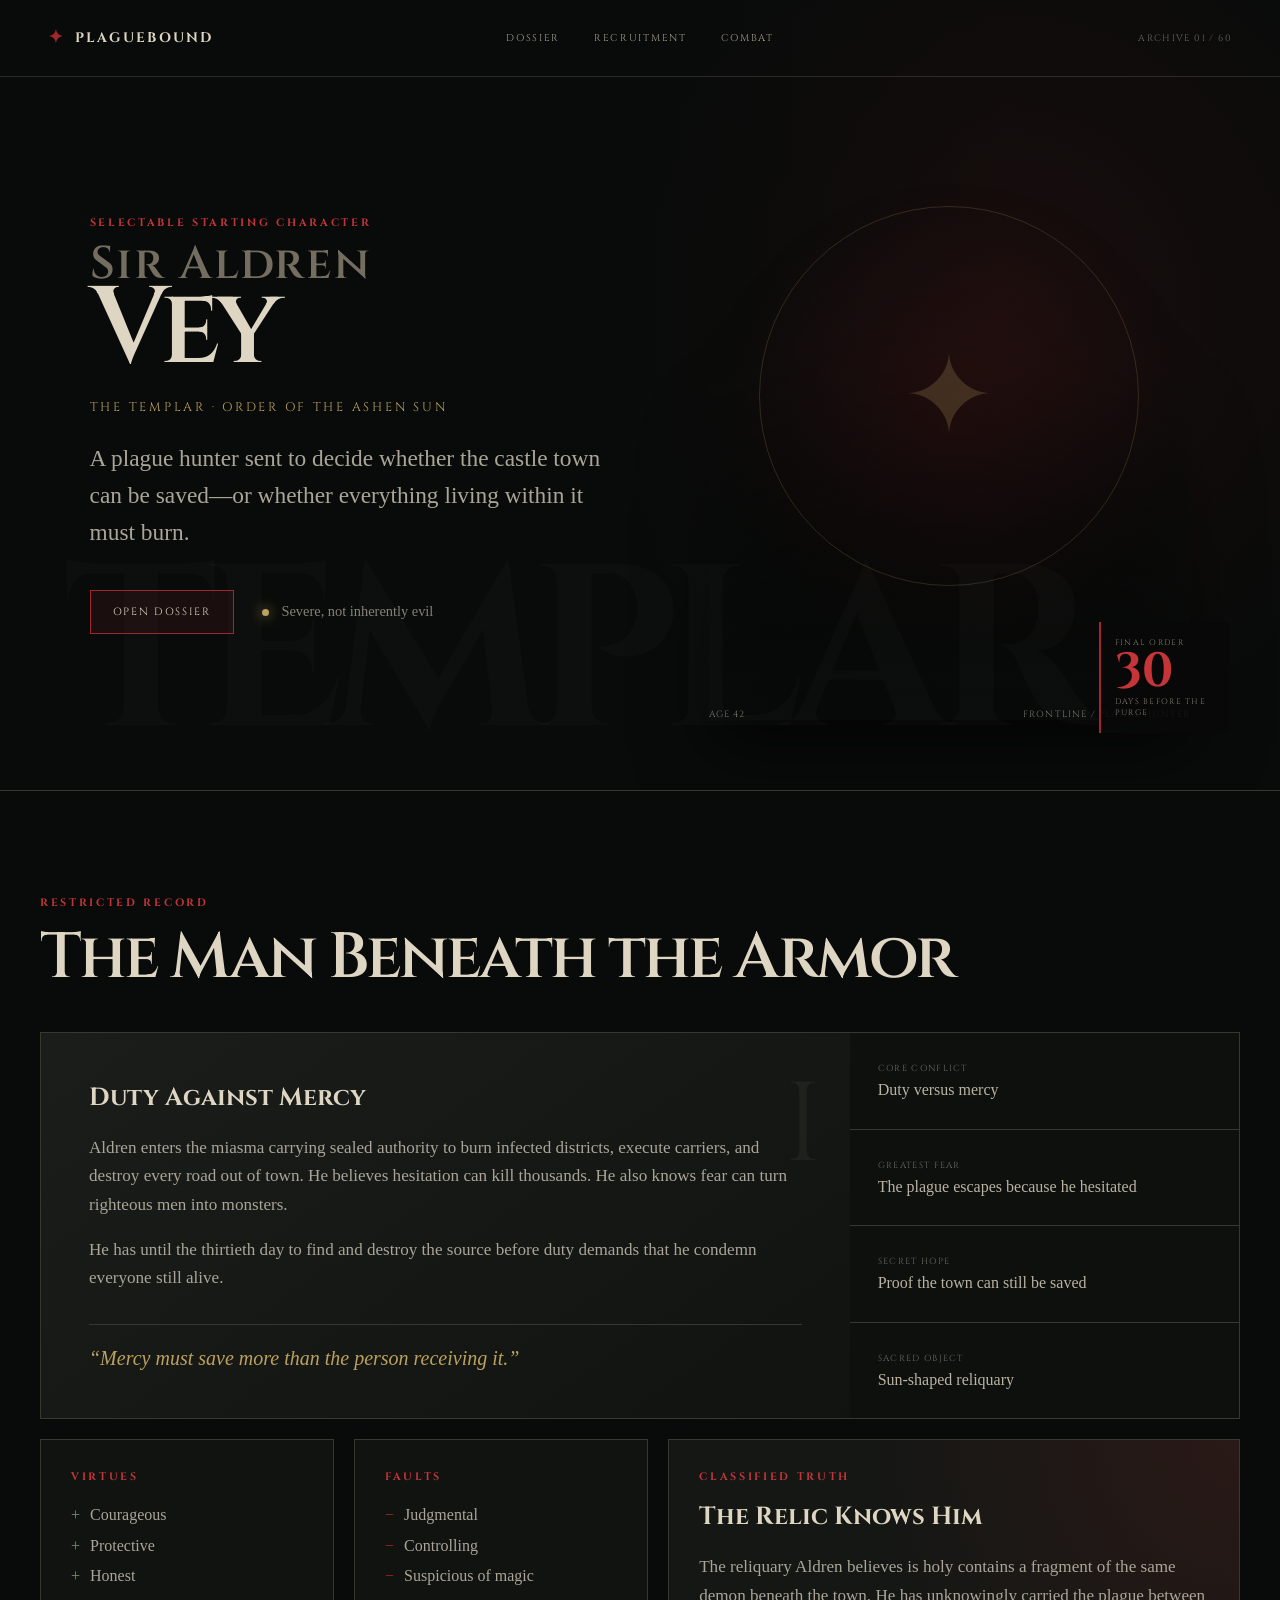
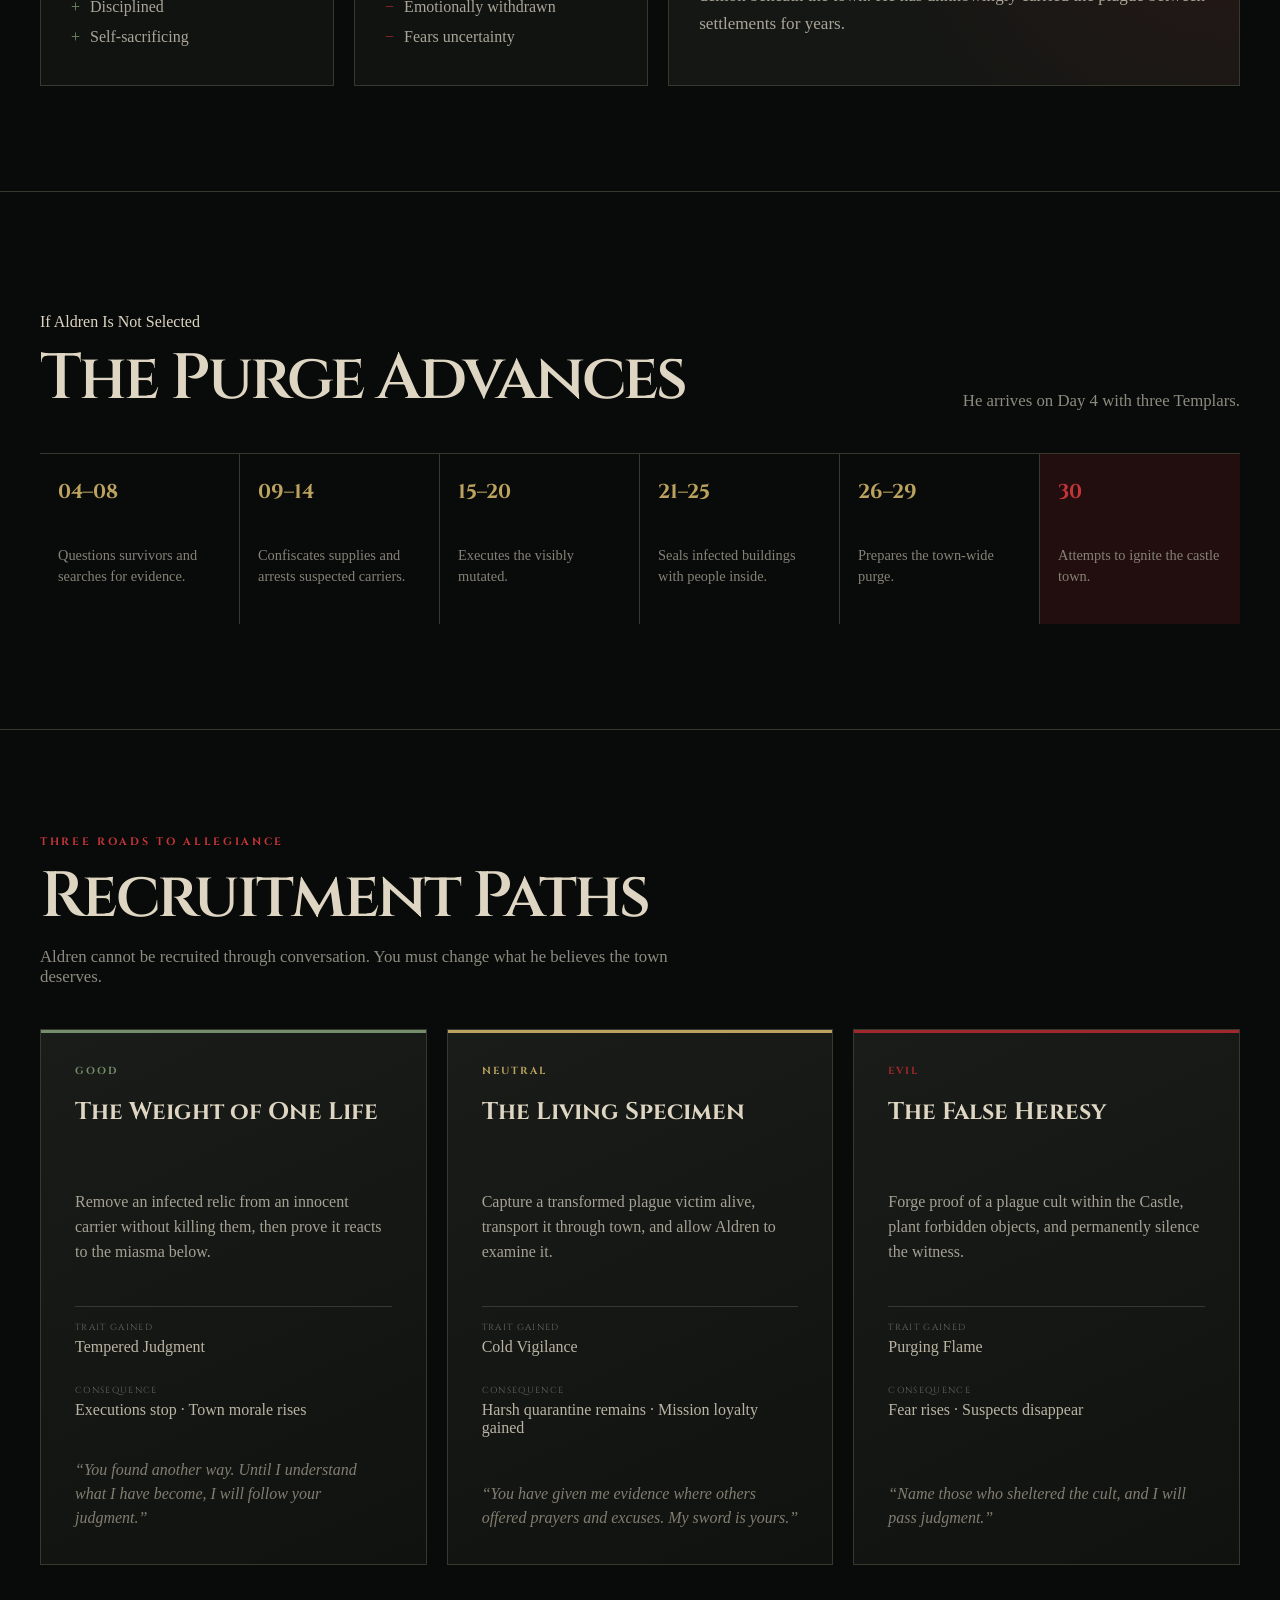
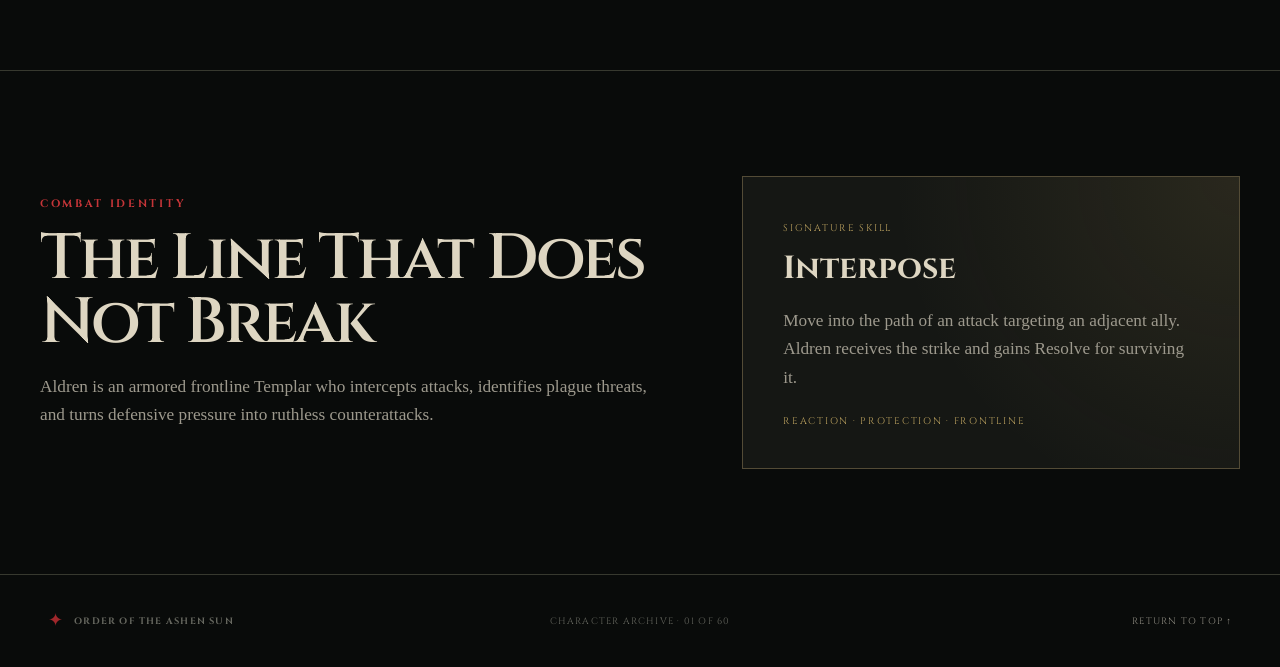
==== aldren.html @ a66385f3 "Commits" ====
<!doctype html>
<html lang="en">
<head>
  <meta charset="utf-8">
  <meta name="viewport" content="width=device-width, initial-scale=1">
  <meta name="description" content="Character dossier for Sir Aldren Vey, a selectable starting protagonist in a plague-ravaged horror strategy RPG.">
  <title>Sir Aldren Vey — The Templar</title>
  <link rel="stylesheet" href="css/style.css">
</head>
<body>
<header class="site-header">
  <a class="brand" href="index.html" aria-label="Return to the game homepage">
    <span class="brand-mark" aria-hidden="true">✦</span>
    <span>Plaguebound</span>
  </a>
  <nav class="main-nav" aria-label="Character dossier navigation">
    <a href="#dossier">Dossier</a>
    <a href="#recruitment">Recruitment</a>
    <a href="#combat">Combat</a>
  </nav>
  <span class="archive-number">Archive 01 / 60</span>
</header>

<main id="top">
    <section class="hero" aria-labelledby="character-name">
      <div class="hero-copy">
        <p class="eyebrow">Selectable Starting Character</p>
        <h1 id="character-name"><span>Sir Aldren</span> Vey</h1>
        <p class="class-line">The Templar · Order of the Ashen Sun</p>
        <p class="intro">A plague hunter sent to decide whether the castle town can be saved—or whether everything living within it must burn.</p>
        <div class="hero-actions">
          <a class="button" href="#dossier">Open Dossier</a>
          <span class="alignment"><i></i> Severe, not inherently evil</span>
        </div>
      </div>

      <!-- Add your portrait as images/aldren-templar.webp. The CSS provides a dark fallback when it is absent. -->
      <div class="character-portrait" role="img" aria-label="Sir Aldren Vey in battered Templar armor">
        <div class="ashen-sun" aria-hidden="true">✦</div>
        <div class="portrait-label"><span>Age 42</span><span>Frontline / Plague Hunter</span></div>
      </div>

      <aside class="deadline">
        <span>Final Order</span>
        <strong>30</strong>
        <small>days before the purge</small>
      </aside>
    </section>

    <section class="section" id="dossier">
      <header class="section-title">
        <p>Restricted Record</p>
        <h2>The Man Beneath the Armor</h2>
      </header>
      <div class="dossier-grid">
        <article class="story-panel">
          <span class="roman">I</span>
          <h3>Duty Against Mercy</h3>
          <p>Aldren enters the miasma carrying sealed authority to burn infected districts, execute carriers, and destroy every road out of town. He believes hesitation can kill thousands. He also knows fear can turn righteous men into monsters.</p>
          <p>He has until the thirtieth day to find and destroy the source before duty demands that he condemn everyone still alive.</p>
          <blockquote>“Mercy must save more than the person receiving it.”</blockquote>
        </article>
        <aside class="facts">
          <div><span>Core conflict</span><strong>Duty versus mercy</strong></div>
          <div><span>Greatest fear</span><strong>The plague escapes because he hesitated</strong></div>
          <div><span>Secret hope</span><strong>Proof the town can still be saved</strong></div>
          <div><span>Sacred object</span><strong>Sun-shaped reliquary</strong></div>
        </aside>
      </div>

      <div class="detail-grid">
        <article>
          <p class="small-title">Virtues</p>
          <ul class="trait-list positive">
            <li>Courageous</li><li>Protective</li><li>Honest</li><li>Disciplined</li><li>Self-sacrificing</li>
          </ul>
        </article>
        <article>
          <p class="small-title">Faults</p>
          <ul class="trait-list negative">
            <li>Judgmental</li><li>Controlling</li><li>Suspicious of magic</li><li>Emotionally withdrawn</li><li>Fears uncertainty</li>
          </ul>
        </article>
        <article class="secret">
          <p class="small-title">Classified Truth</p>
          <h3>The Relic Knows Him</h3>
          <p>The reliquary Aldren believes is holy contains a fragment of the same demon beneath the town. He has unknowingly carried the plague between settlements for years.</p>
        </article>
      </div>
    </section>

    <section class="section purge-section">
      <header class="section-title split-title">
        <div><p>If Aldren Is Not Selected</p><h2>The Purge Advances</h2></div>
        <span>He arrives on Day 4 with three Templars.</span>
      </header>
      <ol class="timeline">
        <li><b>04–08</b><span>Questions survivors and searches for evidence.</span></li>
        <li><b>09–14</b><span>Confiscates supplies and arrests suspected carriers.</span></li>
        <li><b>15–20</b><span>Executes the visibly mutated.</span></li>
        <li><b>21–25</b><span>Seals infected buildings with people inside.</span></li>
        <li><b>26–29</b><span>Prepares the town-wide purge.</span></li>
        <li class="day-thirty"><b>30</b><span>Attempts to ignite the castle town.</span></li>
      </ol>
    </section>

    <section class="section" id="recruitment">
      <header class="section-title">
        <p>Three Roads to Allegiance</p>
        <h2>Recruitment Paths</h2>
        <span>Aldren cannot be recruited through conversation. You must change what he believes the town deserves.</span>
      </header>
      <div class="path-grid">
        <article class="path good">
          <span class="path-type">Good</span><h3>The Weight of One Life</h3>
          <p>Remove an infected relic from an innocent carrier without killing them, then prove it reacts to the miasma below.</p>
          <dl><dt>Trait gained</dt><dd>Tempered Judgment</dd><dt>Consequence</dt><dd>Executions stop · Town morale rises</dd></dl>
          <blockquote>“You found another way. Until I understand what I have become, I will follow your judgment.”</blockquote>
        </article>
        <article class="path neutral">
          <span class="path-type">Neutral</span><h3>The Living Specimen</h3>
          <p>Capture a transformed plague victim alive, transport it through town, and allow Aldren to examine it.</p>
          <dl><dt>Trait gained</dt><dd>Cold Vigilance</dd><dt>Consequence</dt><dd>Harsh quarantine remains · Mission loyalty gained</dd></dl>
          <blockquote>“You have given me evidence where others offered prayers and excuses. My sword is yours.”</blockquote>
        </article>
        <article class="path evil">
          <span class="path-type">Evil</span><h3>The False Heresy</h3>
          <p>Forge proof of a plague cult within the Castle, plant forbidden objects, and permanently silence the witness.</p>
          <dl><dt>Trait gained</dt><dd>Purging Flame</dd><dt>Consequence</dt><dd>Fear rises · Suspects disappear</dd></dl>
          <blockquote>“Name those who sheltered the cult, and I will pass judgment.”</blockquote>
        </article>
      </div>
    </section>

    <section class="section combat" id="combat">
      <div>
        <p class="eyebrow">Combat Identity</p>
        <h2>The Line That Does Not Break</h2>
        <p>Aldren is an armored frontline Templar who intercepts attacks, identifies plague threats, and turns defensive pressure into ruthless counterattacks.</p>
      </div>
      <article class="ability">
        <span>Signature Skill</span><h3>Interpose</h3>
        <p>Move into the path of an attack targeting an adjacent ally. Aldren receives the strike and gains Resolve for surviving it.</p>
        <small>Reaction · Protection · Frontline</small>
      </article>
    </section>
</main>

<footer class="site-footer">
  <div><span class="brand-mark" aria-hidden="true">✦</span><strong>Order of the Ashen Sun</strong></div>
  <p>Character Archive · 01 of 60</p>
  <a href="#top">Return to top ↑</a>
</footer>
</body>
</html>
---- css/style.css ----
@import url('https://fonts.googleapis.com/css2?family=Cinzel:wght@500;600;700&family=IM+Fell+English:ital@0;1&display=swap');

:root{--night:#090b0a;--panel:#161916;--bone:#ded6c2;--muted:#8d8b7f;--line:#37392f;--red:#a0272b;--red2:#c53538;--gold:#bca25f;--green:#758d6a}
*{box-sizing:border-box}html{scroll-behavior:smooth}body{margin:0;color:var(--bone);background:radial-gradient(circle at 78% 8%,rgba(128,30,32,.17),transparent 27rem),var(--night);font-family:"IM Fell English",Georgia,serif}body:before{content:"";position:fixed;inset:0;z-index:20;pointer-events:none;opacity:.13;background-image:url("../images/noise-texture.png");mix-blend-mode:soft-light}a{color:inherit;text-decoration:none}
.site-header{position:absolute;z-index:5;top:0;left:0;right:0;display:grid;grid-template-columns:1fr auto 1fr;align-items:center;max-width:1440px;margin:auto;padding:26px 48px;border-bottom:1px solid rgba(222,214,194,.15);font-family:Cinzel,serif;text-transform:uppercase}.brand{display:flex;align-items:center;gap:10px;font-size:.86rem;font-weight:700;letter-spacing:.16em}.brand-mark{color:var(--red);font-size:1.1rem}.main-nav{display:flex;gap:34px;color:#a39e90;font-size:.62rem;letter-spacing:.17em}.main-nav a:hover{color:var(--bone)}.archive-number{justify-self:end;color:#696a61;font-size:.58rem;letter-spacing:.15em}
.hero{position:relative;min-height:790px;overflow:hidden;display:grid;grid-template-columns:minmax(0,.9fr) minmax(400px,.8fr);align-items:center;gap:6vw;padding:130px max(7vw,32px) 70px;border-bottom:1px solid var(--line);background:linear-gradient(90deg,rgba(9,11,10,.98) 0%,rgba(9,11,10,.9) 48%,rgba(9,11,10,.2) 78%)}.hero:after{content:"TEMPLAR";position:absolute;left:5vw;bottom:-1.3rem;color:rgba(222,214,194,.025);font-family:Cinzel,serif;font-size:clamp(8rem,18vw,18rem);font-weight:700;letter-spacing:-.08em}.hero-copy{position:relative;z-index:2;max-width:680px}.eyebrow,.section-title>p,.small-title{margin:0 0 16px;color:var(--red2);font-family:Cinzel,serif;font-size:.67rem;font-weight:700;letter-spacing:.25em;text-transform:uppercase}h1{margin:0;font-family:Cinzel,serif;font-size:clamp(4rem,8.5vw,8rem);font-weight:600;letter-spacing:-.07em;line-height:.83}h1 span{display:block;color:#746e60;font-size:.42em;letter-spacing:.04em}.class-line{margin:24px 0;color:var(--gold);font-family:Cinzel,serif;font-size:.78rem;letter-spacing:.22em;text-transform:uppercase}.intro{max-width:600px;margin:0;color:#aaa597;font-size:clamp(1.15rem,2vw,1.46rem);line-height:1.6}.hero-actions{display:flex;align-items:center;gap:28px;margin-top:38px}.button{padding:14px 22px;border:1px solid var(--red);background:rgba(159,36,40,.12);font-family:Cinzel,serif;font-size:.66rem;letter-spacing:.16em;text-transform:uppercase}.alignment{color:#858276;font-size:.9rem}.alignment i{display:inline-block;width:7px;height:7px;margin-right:9px;border-radius:50%;background:var(--gold);box-shadow:0 0 13px var(--gold)}
.character-portrait{position:relative;align-self:stretch;min-height:590px;background-image:linear-gradient(0deg,rgba(9,11,10,.82),transparent 60%),radial-gradient(circle,rgba(159,36,40,.12),transparent 60%),url("../images/aldren-templar.webp");background-position:center bottom;background-repeat:no-repeat;background-size:auto 100%;filter:drop-shadow(0 24px 36px #000)}.ashen-sun{position:absolute;z-index:-1;left:50%;top:45%;transform:translate(-50%,-50%);display:grid;place-items:center;width:380px;height:380px;color:rgba(188,162,95,.23);border:1px solid rgba(188,162,95,.2);border-radius:50%;font-size:7rem}.portrait-label{position:absolute;left:0;right:0;bottom:0;display:flex;justify-content:space-between;color:#77766e;font-family:Cinzel,serif;font-size:.57rem;letter-spacing:.13em;text-transform:uppercase}.deadline{position:absolute;z-index:4;right:4vw;bottom:57px;width:130px;padding:15px 14px;border-left:2px solid var(--red);background:rgba(8,9,8,.88)}.deadline span,.deadline small{display:block;color:#7f7a6f;font-family:Cinzel,serif;font-size:.5rem;letter-spacing:.16em;text-transform:uppercase}.deadline strong{display:block;color:var(--red2);font-family:Cinzel,serif;font-size:3rem;line-height:1}
.section{max-width:1280px;margin:auto;padding:105px 40px}.section-title{margin-bottom:42px}.section-title h2,.combat h2{margin:0;font-family:Cinzel,serif;font-size:clamp(2.3rem,5vw,4.5rem);font-weight:600;letter-spacing:-.045em;line-height:1}.section-title>span{display:block;max-width:650px;margin-top:18px;color:var(--muted);font-size:1.05rem}.dossier-grid{display:grid;grid-template-columns:1.35fr .65fr;border:1px solid var(--line)}.story-panel{position:relative;padding:48px;background:linear-gradient(145deg,#1a1d19,#111310)}.story-panel h3,.secret h3{margin:0 0 20px;font-family:Cinzel,serif;font-size:1.55rem}.story-panel>p,.secret>p:last-child{color:#aaa598;font-size:1.07rem;line-height:1.65}.story-panel blockquote{margin:32px 0 0;padding:22px 0 0;color:var(--gold);border-top:1px solid var(--line);font-size:1.25rem;font-style:italic}.roman{position:absolute;right:28px;top:18px;color:rgba(222,214,194,.06);font-family:Cinzel,serif;font-size:7rem}.facts{display:grid;background:#0e100e}.facts div{display:flex;flex-direction:column;justify-content:center;gap:7px;padding:20px 28px;border-bottom:1px solid var(--line)}.facts div:last-child{border:0}.facts span,.path dt{color:#696b62;font-family:Cinzel,serif;font-size:.55rem;letter-spacing:.15em;text-transform:uppercase}.facts strong{color:#bab3a3;font-weight:400}.detail-grid{display:grid;grid-template-columns:.72fr .72fr 1.4fr;gap:20px;margin-top:20px}.detail-grid article{padding:30px;border:1px solid var(--line);background:#111310}.trait-list{margin:0;padding:0;list-style:none;color:#aaa598;line-height:1.9}.trait-list li:before{content:"+";margin-right:10px;color:var(--green)}.trait-list.negative li:before{content:"−";color:var(--red)}.secret{background:radial-gradient(circle at 100% 0,rgba(159,36,40,.15),transparent 60%),#151714!important}
.purge-section{border-top:1px solid var(--line);border-bottom:1px solid var(--line)}.split-title{display:flex;align-items:end;justify-content:space-between;gap:30px}.split-title>span{max-width:300px;margin:0;text-align:right}.timeline{display:grid;grid-template-columns:repeat(6,1fr);margin:0;padding:0;list-style:none;border-top:1px solid var(--line)}.timeline li{min-height:170px;padding:24px 18px;border-right:1px solid var(--line)}.timeline li:last-child{border:0}.timeline b{display:block;margin-bottom:40px;color:var(--gold);font-family:Cinzel,serif;font-size:1.25rem}.timeline span{color:#858176;font-size:.9rem;line-height:1.45}.timeline .day-thirty{background:rgba(159,36,40,.16)}.timeline .day-thirty b{color:var(--red2)}
.path-grid{display:grid;grid-template-columns:repeat(3,1fr);gap:20px}.path{--path-color:var(--gold);position:relative;display:flex;flex-direction:column;min-height:515px;padding:34px;border:1px solid var(--line);background:linear-gradient(155deg,#191c18,#101210)}.path:before{content:"";position:absolute;left:0;right:0;top:0;height:3px;background:var(--path-color)}.path.good{--path-color:var(--green)}.path.evil{--path-color:var(--red)}.path-type{color:var(--path-color);font-family:Cinzel,serif;font-size:.64rem;font-weight:700;letter-spacing:.2em;text-transform:uppercase}.path h3{min-height:60px;margin:18px 0;font-family:Cinzel,serif;font-size:1.5rem}.path>p{color:#a6a194;line-height:1.55}.path dl{margin:25px 0;border-top:1px solid var(--line)}.path dt{padding-top:14px}.path dd{margin:5px 0 14px;color:#bbb4a4}.path blockquote{margin:auto 0 0;color:#827d70;font-style:italic;line-height:1.5}.combat{display:grid;grid-template-columns:1fr .8fr;align-items:center;gap:80px;border-top:1px solid var(--line)}.combat>div>p:last-child,.ability p{color:#9d998d;font-size:1.08rem;line-height:1.65}.ability{padding:40px;border:1px solid #534b36;background:radial-gradient(circle at 100% 0,rgba(188,162,95,.12),transparent 60%),#151714}.ability>span,.ability small{color:var(--gold);font-family:Cinzel,serif;font-size:.6rem;letter-spacing:.18em;text-transform:uppercase}.ability h3{margin:12px 0;font-family:Cinzel,serif;font-size:2rem}.site-footer{display:grid;grid-template-columns:1fr auto 1fr;align-items:center;padding:34px 48px;color:#66675f;border-top:1px solid var(--line);font-family:Cinzel,serif;font-size:.58rem;letter-spacing:.13em;text-transform:uppercase}.site-footer div{display:flex;align-items:center;gap:10px}.site-footer p{margin:0}.site-footer a{justify-self:end;color:#8f8c82}
@media(max-width:900px){.site-header{grid-template-columns:1fr auto;padding:22px 24px}.main-nav{display:none}.hero{grid-template-columns:1fr;padding:130px 24px 60px}.character-portrait{min-height:520px}.section{padding:78px 22px}.dossier-grid,.combat{grid-template-columns:1fr}.detail-grid,.path-grid{grid-template-columns:1fr}.path{min-height:0}.timeline{grid-template-columns:repeat(2,1fr)}.timeline li{border-bottom:1px solid var(--line)}.split-title{align-items:start;flex-direction:column}.split-title>span{text-align:left}.site-footer{grid-template-columns:1fr;gap:18px;text-align:center}.site-footer div,.site-footer a{justify-self:center}}
@media(max-width:540px){.archive-number{display:none}.hero{min-height:auto}h1{font-size:3.7rem}.hero-actions{align-items:flex-start;flex-direction:column}.character-portrait{margin:-20px -20px 0;min-height:440px}.deadline{bottom:32px}.story-panel{padding:32px 25px}.timeline{grid-template-columns:1fr}.timeline li{min-height:0;border-right:0}.timeline b{margin-bottom:14px}}

/* Main wiki splash page */
.wiki-home{background:radial-gradient(circle at 78% 5%,rgba(128,30,32,.19),transparent 34rem),radial-gradient(circle at 20% 42%,rgba(188,162,95,.05),transparent 28rem),var(--night)}
.wiki-header{position:absolute;z-index:5;top:0;left:0;right:0;display:grid;grid-template-columns:1fr auto 1fr;align-items:center;max-width:1440px;margin:auto;padding:26px 48px;border-bottom:1px solid rgba(222,214,194,.15);font-family:Cinzel,serif;text-transform:uppercase}
.wiki-hero{position:relative;display:grid;grid-template-columns:1fr 260px;align-items:center;gap:80px;min-height:760px;padding:145px max(7vw,32px) 90px;overflow:hidden;border-bottom:1px solid var(--line);background:linear-gradient(90deg,rgba(9,11,10,.96),rgba(9,11,10,.7)),url("../images/wiki-background.webp") center/cover no-repeat}
.wiki-hero:before{content:"";position:absolute;width:650px;height:650px;right:-120px;top:50px;border:1px solid rgba(188,162,95,.09);border-radius:50%;box-shadow:0 0 0 70px rgba(188,162,95,.015),0 0 0 140px rgba(188,162,95,.01)}
.wiki-hero-copy{position:relative;z-index:2;max-width:850px}.wiki-hero h1{font-size:clamp(3.5rem,7vw,7rem);line-height:.95}.wiki-hero h1 span{margin-top:10px;color:var(--bone);font-size:.72em}.wiki-hero-copy>p:not(.eyebrow){max-width:700px;color:#aaa597;font-size:clamp(1.1rem,2vw,1.4rem);line-height:1.65}.wiki-actions{display:flex;align-items:center;gap:30px;margin-top:38px}.button-filled{background:var(--red);color:#f0e4d0}.text-link{color:#aaa597;font-family:Cinzel,serif;font-size:.67rem;letter-spacing:.12em;text-transform:uppercase}.text-link span{margin-left:10px;color:var(--red2)}
.wiki-countdown{position:relative;z-index:2;padding:32px;border:1px solid rgba(188,162,95,.26);background:rgba(10,12,10,.82);text-align:center}.wiki-countdown span,.wiki-countdown small{display:block;color:#777469;font-family:Cinzel,serif;font-size:.57rem;letter-spacing:.18em;text-transform:uppercase}.wiki-countdown strong{display:block;margin:12px 0 4px;color:var(--red2);font-family:Cinzel,serif;font-size:6.5rem;line-height:1}.countdown-line{height:2px;margin-top:28px;background:#302f29}.countdown-line i{display:block;width:68%;height:100%;background:var(--red)}
.wiki-intro{display:grid;grid-template-columns:.4fr 1.25fr .65fr;gap:50px;max-width:1280px;margin:auto;padding:95px 40px;border-bottom:1px solid var(--line)}.wiki-intro h2,.featured-copy h2{margin:0;font-family:Cinzel,serif;font-size:clamp(2.3rem,4vw,4rem);font-weight:600;letter-spacing:-.04em;line-height:1.08}.wiki-intro>div>p{color:#969286;font-size:1.08rem;line-height:1.65}.wiki-stats{display:grid;grid-template-columns:repeat(3,1fr);align-self:center;margin:0}.wiki-stats div{padding:10px 14px;border-left:1px solid var(--line)}.wiki-stats dt{color:var(--gold);font-family:Cinzel,serif;font-size:2rem}.wiki-stats dd{margin:5px 0 0;color:#777469;font-size:.76rem}
.archive-grid{display:grid;grid-template-columns:repeat(3,1fr);gap:18px}.archive-card{position:relative;display:flex;flex-direction:column;min-height:310px;padding:30px;border:1px solid var(--line);background:linear-gradient(145deg,#171a17,#0f110f);transition:transform .2s,border-color .2s,background .2s}.archive-card:hover{transform:translateY(-4px);border-color:#62583e;background:linear-gradient(145deg,#1d201c,#111310)}.archive-card.featured-card{grid-column:span 2;background:radial-gradient(circle at 100% 0,rgba(159,36,40,.2),transparent 55%),linear-gradient(145deg,#191c18,#101210)}.archive-icon{position:absolute;right:25px;top:20px;color:rgba(188,162,95,.35);font-size:2.3rem}.archive-card small{color:#66685f;font-family:Cinzel,serif;font-size:.52rem;letter-spacing:.17em;text-transform:uppercase}.archive-card h3{margin:16px 0 12px;font-family:Cinzel,serif;font-size:1.55rem}.archive-card p{max-width:560px;margin:0;color:#8f8b80;line-height:1.55}.archive-card b{margin-top:auto;padding-top:25px;color:#887b59;font-family:Cinzel,serif;font-size:.57rem;font-weight:600;letter-spacing:.13em;text-transform:uppercase}.featured-card b{color:var(--red2)}.coming-note{margin:26px 0 0;color:#62635c;text-align:center;font-style:italic}
.featured-record{display:grid;grid-template-columns:.8fr 1.1fr;gap:70px;align-items:center;border-top:1px solid var(--line)}.featured-art{position:relative;display:grid;place-items:center;min-height:480px;overflow:hidden;border:1px solid var(--line);background:linear-gradient(0deg,rgba(9,11,10,.55),transparent),url("../images/aldren-templar.webp") center bottom/auto 95% no-repeat,radial-gradient(circle,rgba(159,36,40,.18),transparent 60%),#111310}.featured-art span{position:absolute;z-index:-1;color:rgba(188,162,95,.12);font-size:20rem}.featured-copy .featured-class{color:var(--gold);font-family:Cinzel,serif;font-size:.67rem;letter-spacing:.18em;text-transform:uppercase}.featured-copy blockquote{margin:30px 0;padding-left:25px;color:#c1b69a;border-left:2px solid var(--red);font-size:1.25rem;font-style:italic}.featured-copy>p:not(.eyebrow):not(.featured-class){color:#969286;font-size:1.06rem;line-height:1.65}.featured-copy .button{display:inline-block;margin-top:20px}.wiki-footer{max-width:none}
@media(max-width:950px){.wiki-header{grid-template-columns:1fr auto;padding:22px 24px}.wiki-hero{grid-template-columns:1fr;gap:35px;padding:135px 24px 70px}.wiki-countdown{width:220px}.wiki-intro{grid-template-columns:1fr;padding:70px 24px}.wiki-stats{width:100%}.archive-grid{grid-template-columns:repeat(2,1fr)}.archive-card.featured-card{grid-column:span 2}.featured-record{grid-template-columns:1fr}}
@media(max-width:620px){.wiki-hero h1{font-size:3.4rem}.wiki-actions{align-items:flex-start;flex-direction:column}.wiki-countdown{width:100%}.wiki-stats{grid-template-columns:1fr}.wiki-stats div{padding:14px;border-left:0;border-top:1px solid var(--line)}.archive-grid{grid-template-columns:1fr}.archive-card.featured-card{grid-column:auto}.archive-card{min-height:270px}.featured-art{min-height:390px}}
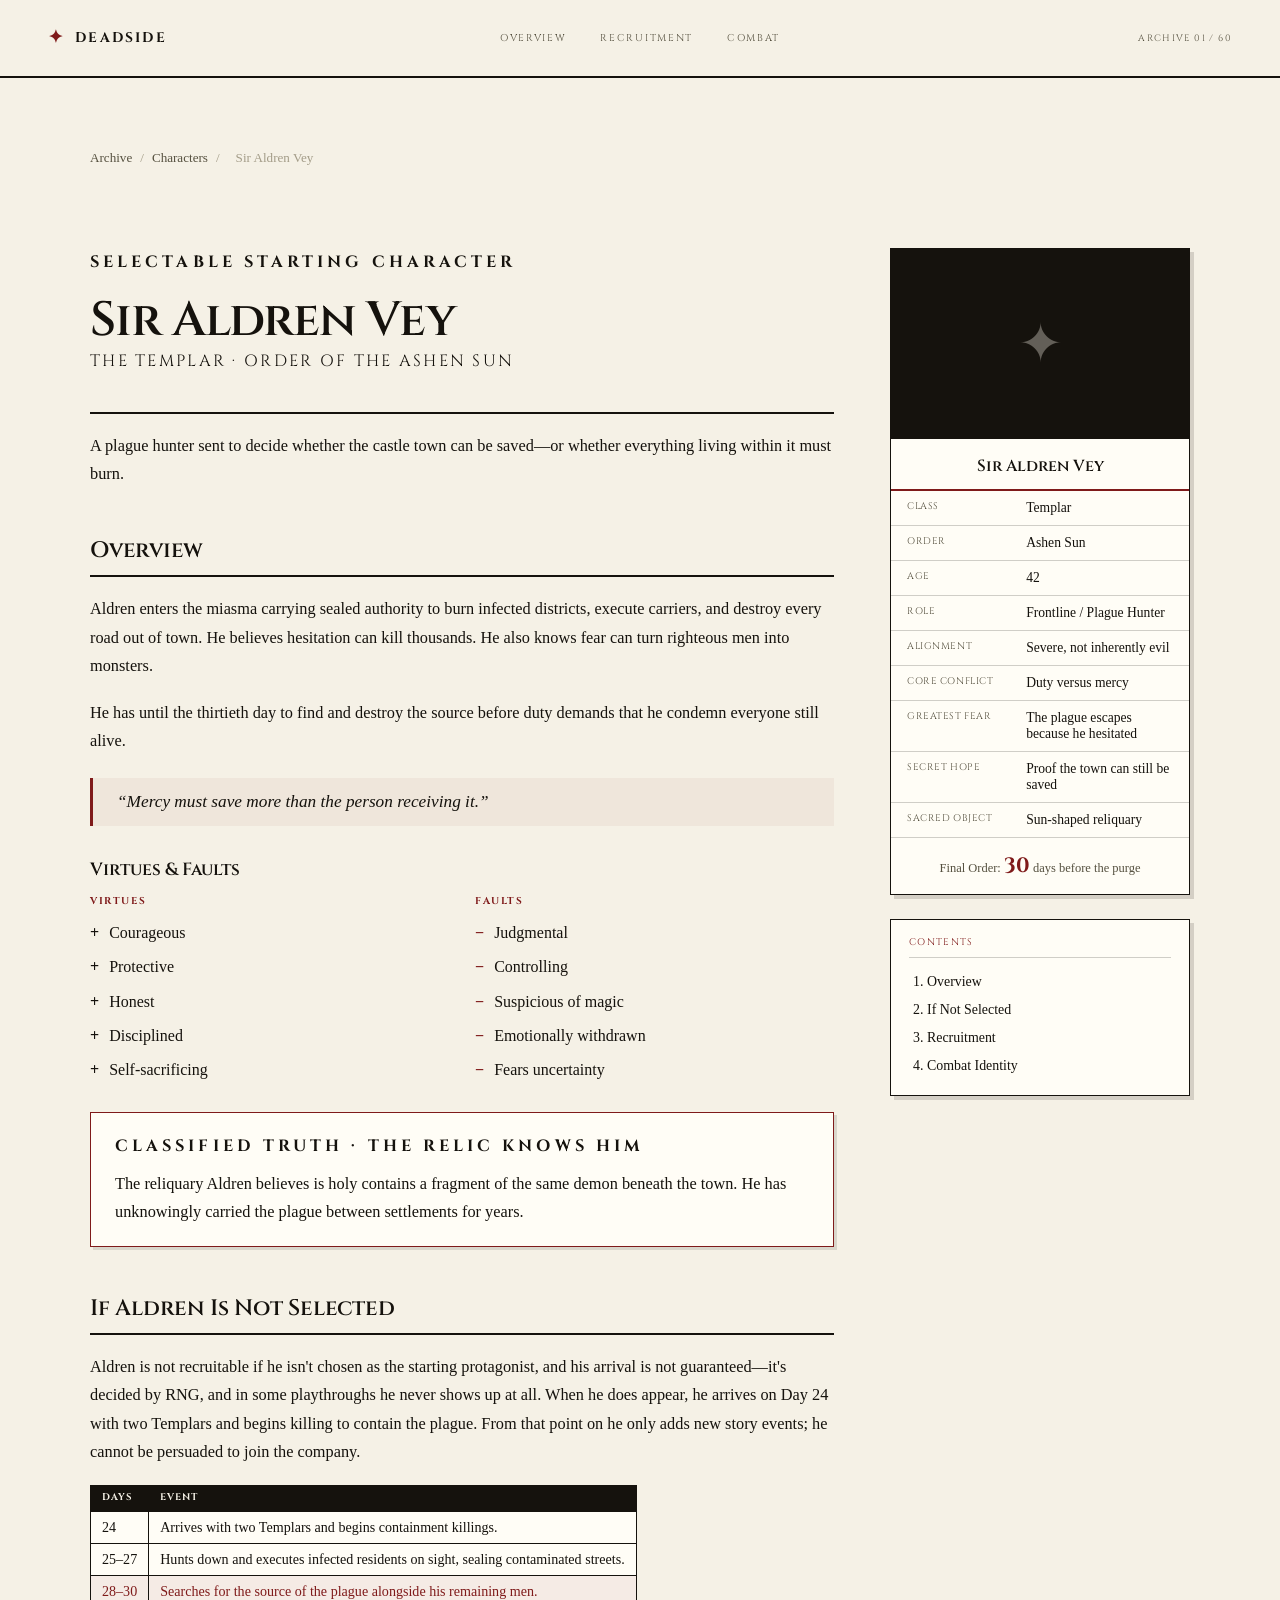
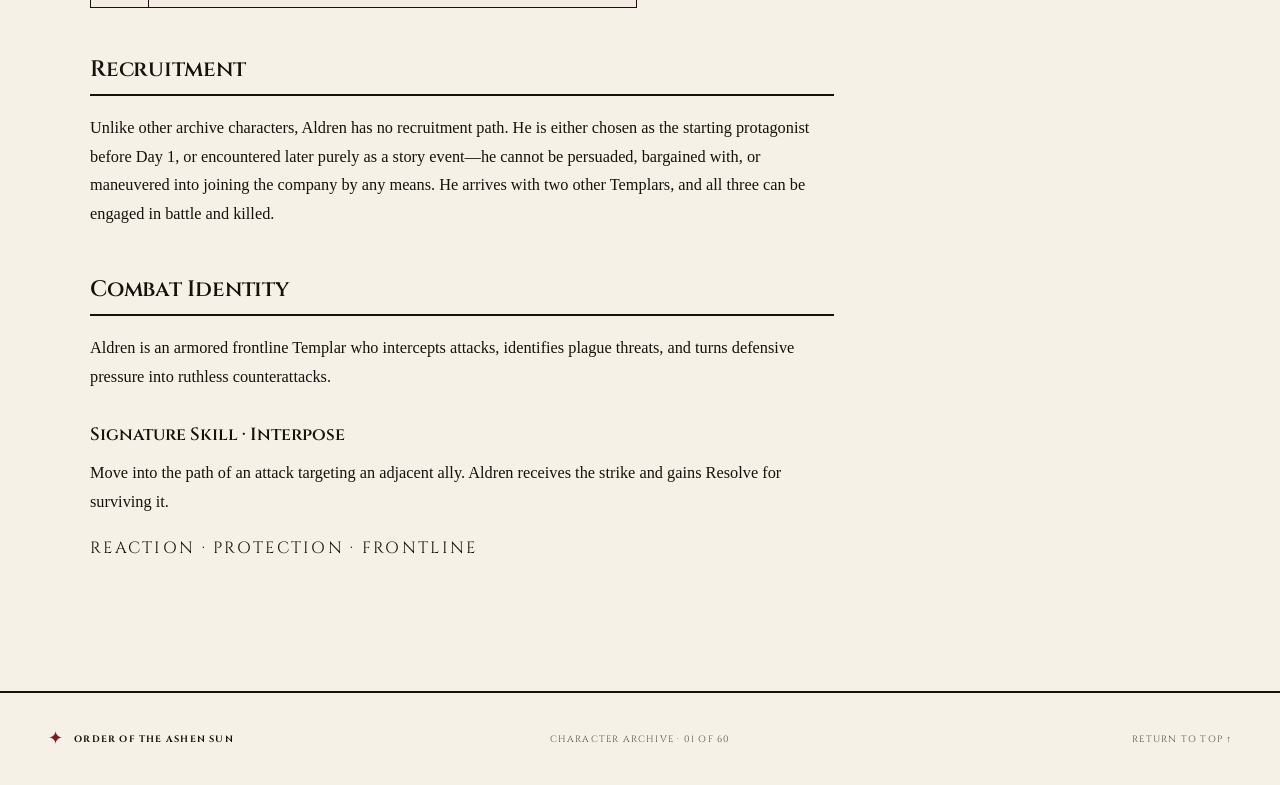
==== commit e1d64b30: "Update" ====
--- a/aldren.html
+++ b/aldren.html
@@ -11,10 +11,10 @@
 <header class="site-header">
   <a class="brand" href="index.html" aria-label="Return to the game homepage">
     <span class="brand-mark" aria-hidden="true">✦</span>
-    <span>Plaguebound</span>
+    <span>Deadside</span>
   </a>
   <nav class="main-nav" aria-label="Character dossier navigation">
-    <a href="#dossier">Dossier</a>
+    <a href="#overview">Overview</a>
     <a href="#recruitment">Recruitment</a>
     <a href="#combat">Combat</a>
   </nav>
@@ -22,128 +22,100 @@
 </header>
 
 <main id="top">
-    <section class="hero" aria-labelledby="character-name">
-      <div class="hero-copy">
+  <div class="article-layout">
+    <nav class="breadcrumb" aria-label="Breadcrumb">
+      <a href="index.html">Archive</a><span>/</span><a href="index.html#archives">Characters</a><span>/</span><span aria-current="page">Sir Aldren Vey</span>
+    </nav>
+
+    <article class="article-body">
+      <header class="article-header">
         <p class="eyebrow">Selectable Starting Character</p>
-        <h1 id="character-name"><span>Sir Aldren</span> Vey</h1>
-        <p class="class-line">The Templar · Order of the Ashen Sun</p>
-        <p class="intro">A plague hunter sent to decide whether the castle town can be saved—or whether everything living within it must burn.</p>
-        <div class="hero-actions">
-          <a class="button" href="#dossier">Open Dossier</a>
-          <span class="alignment"><i></i> Severe, not inherently evil</span>
+        <h1 id="character-name">Sir Aldren Vey</h1>
+        <p class="article-subtitle">The Templar · Order of the Ashen Sun</p>
+      </header>
+
+      <p class="lede">A plague hunter sent to decide whether the castle town can be saved—or whether everything living within it must burn.</p>
+
+      <h2 id="overview">Overview</h2>
+      <p>Aldren enters the miasma carrying sealed authority to burn infected districts, execute carriers, and destroy every road out of town. He believes hesitation can kill thousands. He also knows fear can turn righteous men into monsters.</p>
+      <p>He has until the thirtieth day to find and destroy the source before duty demands that he condemn everyone still alive.</p>
+      <blockquote>“Mercy must save more than the person receiving it.”</blockquote>
+
+      <h3>Virtues &amp; Faults</h3>
+      <div class="trait-columns">
+        <div>
+          <h4>Virtues</h4>
+          <ul class="trait-list positive">
+            <li>Courageous</li><li>Protective</li><li>Honest</li><li>Disciplined</li><li>Self-sacrificing</li>
+          </ul>
+        </div>
+        <div>
+          <h4>Faults</h4>
+          <ul class="trait-list negative">
+            <li>Judgmental</li><li>Controlling</li><li>Suspicious of magic</li><li>Emotionally withdrawn</li><li>Fears uncertainty</li>
+          </ul>
         </div>
       </div>
 
-      <!-- Add your portrait as images/aldren-templar.webp. The CSS provides a dark fallback when it is absent. -->
-      <div class="character-portrait" role="img" aria-label="Sir Aldren Vey in battered Templar armor">
-        <div class="ashen-sun" aria-hidden="true">✦</div>
-        <div class="portrait-label"><span>Age 42</span><span>Frontline / Plague Hunter</span></div>
+      <div class="callout secret">
+        <p class="small-title">Classified Truth · The Relic Knows Him</p>
+        <p>The reliquary Aldren believes is holy contains a fragment of the same demon beneath the town. He has unknowingly carried the plague between settlements for years.</p>
       </div>
 
-      <aside class="deadline">
-        <span>Final Order</span>
-        <strong>30</strong>
-        <small>days before the purge</small>
-      </aside>
-    </section>
+      <h2 id="purge">If Aldren Is Not Selected</h2>
+      <p>Aldren is not recruitable if he isn't chosen as the starting protagonist, and his arrival is not guaranteed—it's decided by RNG, and in some playthroughs he never shows up at all. When he does appear, he arrives on Day 24 with two Templars and begins killing to contain the plague. From that point on he only adds new story events; he cannot be persuaded to join the company.</p>
+      <table class="wiki-table">
+        <thead><tr><th>Days</th><th>Event</th></tr></thead>
+        <tbody>
+          <tr><td>24</td><td>Arrives with two Templars and begins containment killings.</td></tr>
+          <tr><td>25–27</td><td>Hunts down and executes infected residents on sight, sealing contaminated streets.</td></tr>
+          <tr class="day-thirty"><td>28–30</td><td>Searches for the source of the plague alongside his remaining men.</td></tr>
+        </tbody>
+      </table>
 
-    <section class="section" id="dossier">
-      <header class="section-title">
-        <p>Restricted Record</p>
-        <h2>The Man Beneath the Armor</h2>
-      </header>
-      <div class="dossier-grid">
-        <article class="story-panel">
-          <span class="roman">I</span>
-          <h3>Duty Against Mercy</h3>
-          <p>Aldren enters the miasma carrying sealed authority to burn infected districts, execute carriers, and destroy every road out of town. He believes hesitation can kill thousands. He also knows fear can turn righteous men into monsters.</p>
-          <p>He has until the thirtieth day to find and destroy the source before duty demands that he condemn everyone still alive.</p>
-          <blockquote>“Mercy must save more than the person receiving it.”</blockquote>
-        </article>
-        <aside class="facts">
-          <div><span>Core conflict</span><strong>Duty versus mercy</strong></div>
-          <div><span>Greatest fear</span><strong>The plague escapes because he hesitated</strong></div>
-          <div><span>Secret hope</span><strong>Proof the town can still be saved</strong></div>
-          <div><span>Sacred object</span><strong>Sun-shaped reliquary</strong></div>
-        </aside>
+      <h2 id="recruitment">Recruitment</h2>
+      <p>Unlike other archive characters, Aldren has no recruitment path. He is either chosen as the starting protagonist before Day 1, or encountered later purely as a story event—he cannot be persuaded, bargained with, or maneuvered into joining the company by any means. He arrives with two other Templars, and all three can be engaged in battle and killed.</p>
+
+      <h2 id="combat">Combat Identity</h2>
+      <p>Aldren is an armored frontline Templar who intercepts attacks, identifies plague threats, and turns defensive pressure into ruthless counterattacks.</p>
+
+      <h3>Signature Skill · Interpose</h3>
+      <p>Move into the path of an attack targeting an adjacent ally. Aldren receives the strike and gains Resolve for surviving it.</p>
+      <p class="tags">Reaction · Protection · Frontline</p>
+    </article>
+
+    <aside class="sidebar">
+      <div class="infobox">
+        <!-- Add a portrait as images/aldren-templar.webp for this panel. -->
+        <div class="infobox-portrait" role="img" aria-label="Sir Aldren Vey in battered Templar armor">
+          <span class="ashen-sun" aria-hidden="true">✦</span>
+        </div>
+        <h2 class="infobox-title">Sir Aldren Vey</h2>
+        <table class="infobox-table">
+          <tr><th>Class</th><td>Templar</td></tr>
+          <tr><th>Order</th><td>Ashen Sun</td></tr>
+          <tr><th>Age</th><td>42</td></tr>
+          <tr><th>Role</th><td>Frontline / Plague Hunter</td></tr>
+          <tr><th>Alignment</th><td>Severe, not inherently evil</td></tr>
+          <tr><th>Core conflict</th><td>Duty versus mercy</td></tr>
+          <tr><th>Greatest fear</th><td>The plague escapes because he hesitated</td></tr>
+          <tr><th>Secret hope</th><td>Proof the town can still be saved</td></tr>
+          <tr><th>Sacred object</th><td>Sun-shaped reliquary</td></tr>
+        </table>
+        <div class="infobox-countdown"><span>Final Order:</span> <strong>30</strong> days before the purge</div>
       </div>
 
-      <div class="detail-grid">
-        <article>
-          <p class="small-title">Virtues</p>
-          <ul class="trait-list positive">
-            <li>Courageous</li><li>Protective</li><li>Honest</li><li>Disciplined</li><li>Self-sacrificing</li>
-          </ul>
-        </article>
-        <article>
-          <p class="small-title">Faults</p>
-          <ul class="trait-list negative">
-            <li>Judgmental</li><li>Controlling</li><li>Suspicious of magic</li><li>Emotionally withdrawn</li><li>Fears uncertainty</li>
-          </ul>
-        </article>
-        <article class="secret">
-          <p class="small-title">Classified Truth</p>
-          <h3>The Relic Knows Him</h3>
-          <p>The reliquary Aldren believes is holy contains a fragment of the same demon beneath the town. He has unknowingly carried the plague between settlements for years.</p>
-        </article>
-      </div>
-    </section>
-
-    <section class="section purge-section">
-      <header class="section-title split-title">
-        <div><p>If Aldren Is Not Selected</p><h2>The Purge Advances</h2></div>
-        <span>He arrives on Day 4 with three Templars.</span>
-      </header>
-      <ol class="timeline">
-        <li><b>04–08</b><span>Questions survivors and searches for evidence.</span></li>
-        <li><b>09–14</b><span>Confiscates supplies and arrests suspected carriers.</span></li>
-        <li><b>15–20</b><span>Executes the visibly mutated.</span></li>
-        <li><b>21–25</b><span>Seals infected buildings with people inside.</span></li>
-        <li><b>26–29</b><span>Prepares the town-wide purge.</span></li>
-        <li class="day-thirty"><b>30</b><span>Attempts to ignite the castle town.</span></li>
-      </ol>
-    </section>
-
-    <section class="section" id="recruitment">
-      <header class="section-title">
-        <p>Three Roads to Allegiance</p>
-        <h2>Recruitment Paths</h2>
-        <span>Aldren cannot be recruited through conversation. You must change what he believes the town deserves.</span>
-      </header>
-      <div class="path-grid">
-        <article class="path good">
-          <span class="path-type">Good</span><h3>The Weight of One Life</h3>
-          <p>Remove an infected relic from an innocent carrier without killing them, then prove it reacts to the miasma below.</p>
-          <dl><dt>Trait gained</dt><dd>Tempered Judgment</dd><dt>Consequence</dt><dd>Executions stop · Town morale rises</dd></dl>
-          <blockquote>“You found another way. Until I understand what I have become, I will follow your judgment.”</blockquote>
-        </article>
-        <article class="path neutral">
-          <span class="path-type">Neutral</span><h3>The Living Specimen</h3>
-          <p>Capture a transformed plague victim alive, transport it through town, and allow Aldren to examine it.</p>
-          <dl><dt>Trait gained</dt><dd>Cold Vigilance</dd><dt>Consequence</dt><dd>Harsh quarantine remains · Mission loyalty gained</dd></dl>
-          <blockquote>“You have given me evidence where others offered prayers and excuses. My sword is yours.”</blockquote>
-        </article>
-        <article class="path evil">
-          <span class="path-type">Evil</span><h3>The False Heresy</h3>
-          <p>Forge proof of a plague cult within the Castle, plant forbidden objects, and permanently silence the witness.</p>
-          <dl><dt>Trait gained</dt><dd>Purging Flame</dd><dt>Consequence</dt><dd>Fear rises · Suspects disappear</dd></dl>
-          <blockquote>“Name those who sheltered the cult, and I will pass judgment.”</blockquote>
-        </article>
-      </div>
-    </section>
-
-    <section class="section combat" id="combat">
-      <div>
-        <p class="eyebrow">Combat Identity</p>
-        <h2>The Line That Does Not Break</h2>
-        <p>Aldren is an armored frontline Templar who intercepts attacks, identifies plague threats, and turns defensive pressure into ruthless counterattacks.</p>
-      </div>
-      <article class="ability">
-        <span>Signature Skill</span><h3>Interpose</h3>
-        <p>Move into the path of an attack targeting an adjacent ally. Aldren receives the strike and gains Resolve for surviving it.</p>
-        <small>Reaction · Protection · Frontline</small>
-      </article>
-    </section>
+      <nav class="toc" aria-label="Table of contents">
+        <p class="toc-title">Contents</p>
+        <ol>
+          <li><a href="#overview">Overview</a></li>
+          <li><a href="#purge">If Not Selected</a></li>
+          <li><a href="#recruitment">Recruitment</a></li>
+          <li><a href="#combat">Combat Identity</a></li>
+        </ol>
+      </nav>
+    </aside>
+  </div>
 </main>
 
 <footer class="site-footer">
--- a/css/style.css
+++ b/css/style.css
@@ -1,25 +1,114 @@
 @import url('https://fonts.googleapis.com/css2?family=Cinzel:wght@500;600;700&family=IM+Fell+English:ital@0;1&display=swap');
 
-:root{--night:#090b0a;--panel:#161916;--bone:#ded6c2;--muted:#8d8b7f;--line:#37392f;--red:#a0272b;--red2:#c53538;--gold:#bca25f;--green:#758d6a}
-*{box-sizing:border-box}html{scroll-behavior:smooth}body{margin:0;color:var(--bone);background:radial-gradient(circle at 78% 8%,rgba(128,30,32,.17),transparent 27rem),var(--night);font-family:"IM Fell English",Georgia,serif}body:before{content:"";position:fixed;inset:0;z-index:20;pointer-events:none;opacity:.13;background-image:url("../images/noise-texture.png");mix-blend-mode:soft-light}a{color:inherit;text-decoration:none}
-.site-header{position:absolute;z-index:5;top:0;left:0;right:0;display:grid;grid-template-columns:1fr auto 1fr;align-items:center;max-width:1440px;margin:auto;padding:26px 48px;border-bottom:1px solid rgba(222,214,194,.15);font-family:Cinzel,serif;text-transform:uppercase}.brand{display:flex;align-items:center;gap:10px;font-size:.86rem;font-weight:700;letter-spacing:.16em}.brand-mark{color:var(--red);font-size:1.1rem}.main-nav{display:flex;gap:34px;color:#a39e90;font-size:.62rem;letter-spacing:.17em}.main-nav a:hover{color:var(--bone)}.archive-number{justify-self:end;color:#696a61;font-size:.58rem;letter-spacing:.15em}
-.hero{position:relative;min-height:790px;overflow:hidden;display:grid;grid-template-columns:minmax(0,.9fr) minmax(400px,.8fr);align-items:center;gap:6vw;padding:130px max(7vw,32px) 70px;border-bottom:1px solid var(--line);background:linear-gradient(90deg,rgba(9,11,10,.98) 0%,rgba(9,11,10,.9) 48%,rgba(9,11,10,.2) 78%)}.hero:after{content:"TEMPLAR";position:absolute;left:5vw;bottom:-1.3rem;color:rgba(222,214,194,.025);font-family:Cinzel,serif;font-size:clamp(8rem,18vw,18rem);font-weight:700;letter-spacing:-.08em}.hero-copy{position:relative;z-index:2;max-width:680px}.eyebrow,.section-title>p,.small-title{margin:0 0 16px;color:var(--red2);font-family:Cinzel,serif;font-size:.67rem;font-weight:700;letter-spacing:.25em;text-transform:uppercase}h1{margin:0;font-family:Cinzel,serif;font-size:clamp(4rem,8.5vw,8rem);font-weight:600;letter-spacing:-.07em;line-height:.83}h1 span{display:block;color:#746e60;font-size:.42em;letter-spacing:.04em}.class-line{margin:24px 0;color:var(--gold);font-family:Cinzel,serif;font-size:.78rem;letter-spacing:.22em;text-transform:uppercase}.intro{max-width:600px;margin:0;color:#aaa597;font-size:clamp(1.15rem,2vw,1.46rem);line-height:1.6}.hero-actions{display:flex;align-items:center;gap:28px;margin-top:38px}.button{padding:14px 22px;border:1px solid var(--red);background:rgba(159,36,40,.12);font-family:Cinzel,serif;font-size:.66rem;letter-spacing:.16em;text-transform:uppercase}.alignment{color:#858276;font-size:.9rem}.alignment i{display:inline-block;width:7px;height:7px;margin-right:9px;border-radius:50%;background:var(--gold);box-shadow:0 0 13px var(--gold)}
-.character-portrait{position:relative;align-self:stretch;min-height:590px;background-image:linear-gradient(0deg,rgba(9,11,10,.82),transparent 60%),radial-gradient(circle,rgba(159,36,40,.12),transparent 60%),url("../images/aldren-templar.webp");background-position:center bottom;background-repeat:no-repeat;background-size:auto 100%;filter:drop-shadow(0 24px 36px #000)}.ashen-sun{position:absolute;z-index:-1;left:50%;top:45%;transform:translate(-50%,-50%);display:grid;place-items:center;width:380px;height:380px;color:rgba(188,162,95,.23);border:1px solid rgba(188,162,95,.2);border-radius:50%;font-size:7rem}.portrait-label{position:absolute;left:0;right:0;bottom:0;display:flex;justify-content:space-between;color:#77766e;font-family:Cinzel,serif;font-size:.57rem;letter-spacing:.13em;text-transform:uppercase}.deadline{position:absolute;z-index:4;right:4vw;bottom:57px;width:130px;padding:15px 14px;border-left:2px solid var(--red);background:rgba(8,9,8,.88)}.deadline span,.deadline small{display:block;color:#7f7a6f;font-family:Cinzel,serif;font-size:.5rem;letter-spacing:.16em;text-transform:uppercase}.deadline strong{display:block;color:var(--red2);font-family:Cinzel,serif;font-size:3rem;line-height:1}
-.section{max-width:1280px;margin:auto;padding:105px 40px}.section-title{margin-bottom:42px}.section-title h2,.combat h2{margin:0;font-family:Cinzel,serif;font-size:clamp(2.3rem,5vw,4.5rem);font-weight:600;letter-spacing:-.045em;line-height:1}.section-title>span{display:block;max-width:650px;margin-top:18px;color:var(--muted);font-size:1.05rem}.dossier-grid{display:grid;grid-template-columns:1.35fr .65fr;border:1px solid var(--line)}.story-panel{position:relative;padding:48px;background:linear-gradient(145deg,#1a1d19,#111310)}.story-panel h3,.secret h3{margin:0 0 20px;font-family:Cinzel,serif;font-size:1.55rem}.story-panel>p,.secret>p:last-child{color:#aaa598;font-size:1.07rem;line-height:1.65}.story-panel blockquote{margin:32px 0 0;padding:22px 0 0;color:var(--gold);border-top:1px solid var(--line);font-size:1.25rem;font-style:italic}.roman{position:absolute;right:28px;top:18px;color:rgba(222,214,194,.06);font-family:Cinzel,serif;font-size:7rem}.facts{display:grid;background:#0e100e}.facts div{display:flex;flex-direction:column;justify-content:center;gap:7px;padding:20px 28px;border-bottom:1px solid var(--line)}.facts div:last-child{border:0}.facts span,.path dt{color:#696b62;font-family:Cinzel,serif;font-size:.55rem;letter-spacing:.15em;text-transform:uppercase}.facts strong{color:#bab3a3;font-weight:400}.detail-grid{display:grid;grid-template-columns:.72fr .72fr 1.4fr;gap:20px;margin-top:20px}.detail-grid article{padding:30px;border:1px solid var(--line);background:#111310}.trait-list{margin:0;padding:0;list-style:none;color:#aaa598;line-height:1.9}.trait-list li:before{content:"+";margin-right:10px;color:var(--green)}.trait-list.negative li:before{content:"−";color:var(--red)}.secret{background:radial-gradient(circle at 100% 0,rgba(159,36,40,.15),transparent 60%),#151714!important}
-.purge-section{border-top:1px solid var(--line);border-bottom:1px solid var(--line)}.split-title{display:flex;align-items:end;justify-content:space-between;gap:30px}.split-title>span{max-width:300px;margin:0;text-align:right}.timeline{display:grid;grid-template-columns:repeat(6,1fr);margin:0;padding:0;list-style:none;border-top:1px solid var(--line)}.timeline li{min-height:170px;padding:24px 18px;border-right:1px solid var(--line)}.timeline li:last-child{border:0}.timeline b{display:block;margin-bottom:40px;color:var(--gold);font-family:Cinzel,serif;font-size:1.25rem}.timeline span{color:#858176;font-size:.9rem;line-height:1.45}.timeline .day-thirty{background:rgba(159,36,40,.16)}.timeline .day-thirty b{color:var(--red2)}
-.path-grid{display:grid;grid-template-columns:repeat(3,1fr);gap:20px}.path{--path-color:var(--gold);position:relative;display:flex;flex-direction:column;min-height:515px;padding:34px;border:1px solid var(--line);background:linear-gradient(155deg,#191c18,#101210)}.path:before{content:"";position:absolute;left:0;right:0;top:0;height:3px;background:var(--path-color)}.path.good{--path-color:var(--green)}.path.evil{--path-color:var(--red)}.path-type{color:var(--path-color);font-family:Cinzel,serif;font-size:.64rem;font-weight:700;letter-spacing:.2em;text-transform:uppercase}.path h3{min-height:60px;margin:18px 0;font-family:Cinzel,serif;font-size:1.5rem}.path>p{color:#a6a194;line-height:1.55}.path dl{margin:25px 0;border-top:1px solid var(--line)}.path dt{padding-top:14px}.path dd{margin:5px 0 14px;color:#bbb4a4}.path blockquote{margin:auto 0 0;color:#827d70;font-style:italic;line-height:1.5}.combat{display:grid;grid-template-columns:1fr .8fr;align-items:center;gap:80px;border-top:1px solid var(--line)}.combat>div>p:last-child,.ability p{color:#9d998d;font-size:1.08rem;line-height:1.65}.ability{padding:40px;border:1px solid #534b36;background:radial-gradient(circle at 100% 0,rgba(188,162,95,.12),transparent 60%),#151714}.ability>span,.ability small{color:var(--gold);font-family:Cinzel,serif;font-size:.6rem;letter-spacing:.18em;text-transform:uppercase}.ability h3{margin:12px 0;font-family:Cinzel,serif;font-size:2rem}.site-footer{display:grid;grid-template-columns:1fr auto 1fr;align-items:center;padding:34px 48px;color:#66675f;border-top:1px solid var(--line);font-family:Cinzel,serif;font-size:.58rem;letter-spacing:.13em;text-transform:uppercase}.site-footer div{display:flex;align-items:center;gap:10px}.site-footer p{margin:0}.site-footer a{justify-self:end;color:#8f8c82}
-@media(max-width:900px){.site-header{grid-template-columns:1fr auto;padding:22px 24px}.main-nav{display:none}.hero{grid-template-columns:1fr;padding:130px 24px 60px}.character-portrait{min-height:520px}.section{padding:78px 22px}.dossier-grid,.combat{grid-template-columns:1fr}.detail-grid,.path-grid{grid-template-columns:1fr}.path{min-height:0}.timeline{grid-template-columns:repeat(2,1fr)}.timeline li{border-bottom:1px solid var(--line)}.split-title{align-items:start;flex-direction:column}.split-title>span{text-align:left}.site-footer{grid-template-columns:1fr;gap:18px;text-align:center}.site-footer div,.site-footer a{justify-self:center}}
-@media(max-width:540px){.archive-number{display:none}.hero{min-height:auto}h1{font-size:3.7rem}.hero-actions{align-items:flex-start;flex-direction:column}.character-portrait{margin:-20px -20px 0;min-height:440px}.deadline{bottom:32px}.story-panel{padding:32px 25px}.timeline{grid-template-columns:1fr}.timeline li{min-height:0;border-right:0}.timeline b{margin-bottom:14px}}
+:root{--paper:#f5f1e6;--card:#fffdf6;--ink:#15120d;--ink-soft:#55503f;--line:rgba(21,18,13,.2);--blood:#7f1a1a;--blood2:#a3222a}
+*{box-sizing:border-box}html{scroll-behavior:smooth}body{margin:0;color:var(--ink);background:var(--paper);font-family:"IM Fell English",Georgia,serif}body:before{content:"";position:fixed;inset:0;z-index:20;pointer-events:none;opacity:.05;background-image:url("../images/noise-texture.png");mix-blend-mode:multiply}a{color:inherit;text-decoration:none}
+h1{margin:0;font-family:Cinzel,serif;font-weight:600;font-size:clamp(2.1rem,4vw,3rem);letter-spacing:-.02em;line-height:1.1;color:var(--ink)}
+.eyebrow,.section-title>p,.small-title{margin:0 0 14px;color:var(--blood);font-family:Cinzel,serif;font-size:.67rem;font-weight:700;letter-spacing:.25em;text-transform:uppercase}
+
+/* Shared site chrome */
+.site-header,.wiki-header{position:absolute;z-index:5;top:0;left:0;right:0;display:grid;grid-template-columns:1fr auto 1fr;align-items:center;max-width:1440px;margin:auto;padding:26px 48px;border-bottom:2px solid var(--ink);font-family:Cinzel,serif;text-transform:uppercase}
+.brand{display:flex;align-items:center;gap:10px;font-size:.86rem;font-weight:700;letter-spacing:.16em;color:var(--ink)}.brand-mark{color:var(--blood);font-size:1.1rem}
+.main-nav{display:flex;gap:34px;color:var(--ink-soft);font-size:.62rem;letter-spacing:.17em}.main-nav a:hover{color:var(--blood)}
+.archive-number{justify-self:end;color:var(--ink-soft);font-size:.58rem;letter-spacing:.15em}
+.site-footer,.wiki-footer{display:grid;grid-template-columns:1fr auto 1fr;align-items:center;padding:34px 48px;color:var(--ink-soft);border-top:2px solid var(--ink);font-family:Cinzel,serif;font-size:.58rem;letter-spacing:.13em;text-transform:uppercase}.site-footer div{display:flex;align-items:center;gap:10px;color:var(--ink)}.site-footer p{margin:0}.site-footer a{justify-self:end;color:var(--ink-soft)}.site-footer a:hover{color:var(--blood)}
+
+/* Section header used by index archive/featured blocks */
+.section{max-width:1280px;margin:auto;padding:90px 40px}.section-title{margin-bottom:36px}
+.section-title h2{margin:0;font-family:Cinzel,serif;font-size:clamp(1.7rem,3.2vw,2.5rem);font-weight:600;letter-spacing:-.02em;line-height:1.1;color:var(--ink)}
+.section-title>span{display:block;max-width:650px;margin-top:16px;color:var(--ink-soft);font-size:1rem}
+
+/* Wiki article pages (character dossiers etc.) */
+.breadcrumb{grid-column:1/-1;margin:0 0 26px;color:var(--ink-soft);font-size:.82rem}.breadcrumb a{color:var(--ink-soft)}.breadcrumb a:hover{color:var(--blood)}.breadcrumb span{margin:0 8px;color:#a39c88}
+.article-layout{display:grid;grid-template-columns:1fr 300px;gap:56px;max-width:1180px;margin:auto;padding:150px 40px 110px}
+.article-header{margin:0 0 18px;padding-bottom:18px;border-bottom:2px solid var(--ink)}
+.article-subtitle{margin:10px 0 0;color:var(--blood);font-family:Cinzel,serif;font-size:.76rem;letter-spacing:.14em;text-transform:uppercase}
+.lede{margin:0 0 6px;color:var(--ink);font-size:1.08rem;line-height:1.75}
+.article-body h2{margin:46px 0 18px;padding-bottom:10px;border-bottom:2px solid var(--ink);font-family:Cinzel,serif;font-weight:600;font-size:1.4rem;letter-spacing:-.01em;color:var(--ink)}
+.article-body h3{margin:32px 0 12px;font-family:Cinzel,serif;font-weight:600;font-size:1.1rem;color:var(--ink)}
+.article-body h4{margin:0 0 10px;color:var(--blood);font-family:Cinzel,serif;font-size:.62rem;letter-spacing:.16em;text-transform:uppercase}
+.article-body p{margin:0 0 18px;color:var(--ink);font-size:1.02rem;line-height:1.75}
+.article-body ul:not(.trait-list),.article-body ol:not(.toc ol){margin:0 0 18px;padding-left:22px;color:var(--ink);font-size:1.02rem;line-height:1.7}.article-body li{margin-bottom:4px}
+.note{margin:0 0 18px;color:var(--ink-soft);font-size:.92rem;font-style:italic;line-height:1.6}
+
+/* Equipment tooltips */
+.equip-list li{padding:3px 0}
+.equip{position:relative;display:inline-block;cursor:help;color:var(--ink);border-bottom:1px solid rgba(127,26,26,.45);transition:color .15s,border-color .15s}
+.equip:hover,.equip:focus{color:var(--blood);border-bottom-color:var(--blood);outline:none}
+.equip-tip{position:absolute;z-index:30;left:50%;bottom:calc(100% + 13px);width:260px;padding:14px 16px;border:1px solid var(--ink);background:var(--ink);box-shadow:4px 4px 0 rgba(21,18,13,.25);opacity:0;visibility:hidden;pointer-events:none;transform:translate(-50%,6px);transition:opacity .16s ease,transform .16s ease;text-align:left;white-space:normal}
+.equip-tip:before{content:"";position:absolute;left:50%;top:100%;transform:translateX(-50%);border:7px solid transparent;border-top-color:var(--ink)}
+.equip-tip b{display:block;margin:0 0 8px;padding-bottom:8px;border-bottom:1px solid rgba(245,241,230,.25);color:var(--blood2);font-family:Cinzel,serif;font-weight:600;font-size:.66rem;letter-spacing:.12em;text-transform:uppercase}
+.equip-tip span{display:block;color:var(--paper);font-size:.86rem;font-style:normal;line-height:1.55}
+.equip:hover .equip-tip,.equip:focus .equip-tip,.equip:focus-within .equip-tip{opacity:1;visibility:visible;transform:translate(-50%,0)}
+@media(max-width:540px){.equip-tip{width:210px;left:0;transform:translate(0,6px)}.equip-tip:before{left:24px;transform:none}.equip:hover .equip-tip,.equip:focus .equip-tip,.equip:focus-within .equip-tip{transform:translate(0,0)}}
+.article-body blockquote{margin:22px 0;padding:14px 24px;border-left:3px solid var(--blood);background:rgba(127,26,26,.05);color:var(--ink);font-size:1.08rem;font-style:italic}
+.trait-columns{display:grid;grid-template-columns:1fr 1fr;gap:26px;margin:0 0 22px}
+.gear-grid{display:grid;grid-template-columns:1fr 1fr;gap:24px;margin:0 0 24px}
+.gear-card-full{grid-column:1/-1}
+.gear-card{border:1px solid var(--ink);background:var(--card);padding:24px 26px;box-shadow:4px 4px 0 rgba(21,18,13,.15)}
+.gear-card h3{margin:0 0 8px}
+.gear-card p{margin:0 0 16px;color:var(--ink-soft);font-size:.92rem}
+.gear-tags{display:flex;flex-wrap:wrap;gap:8px;margin:0;padding:0;list-style:none}
+.gear-tags li{padding:6px 12px;border:1px solid var(--ink);background:var(--paper);color:var(--ink);font-family:Cinzel,serif;font-size:.66rem;letter-spacing:.04em;transition:border-color .15s,color .15s}
+.gear-tags li:hover{border-color:var(--blood);color:var(--blood)}
+.trait-list{margin:0;padding:0;list-style:none;color:var(--ink);line-height:1.9}.trait-list li:before{content:"+";margin-right:10px;color:var(--ink);font-weight:700}.trait-list.negative li:before{content:"−";color:var(--blood)}
+.callout{margin:0 0 22px;padding:20px 24px;border:1px solid var(--ink);background:var(--card);box-shadow:3px 3px 0 rgba(21,18,13,.12)}.callout.secret{border-color:var(--blood)}.callout p{margin:0;color:var(--ink);line-height:1.7}.callout .small-title{margin-bottom:10px}
+.wiki-table{width:auto;max-width:100%;border-collapse:collapse;margin:0 0 20px;font-size:.88rem;background:var(--card)}.wiki-table th,.wiki-table td{padding:6px 11px;border:1px solid var(--ink);text-align:left;line-height:1.35}.wiki-table thead th{background:var(--ink);color:var(--paper);font-family:Cinzel,serif;font-size:.6rem;letter-spacing:.1em;text-transform:uppercase}.wiki-table td{color:var(--ink)}.wiki-table tr.day-thirty td{background:rgba(127,26,26,.08);color:var(--blood)}
+.table-compact{width:auto;max-width:280px}
+.roll-table th:first-child,.roll-table td:first-child{width:1%;white-space:nowrap}
+.path-tag{display:inline-block;margin-right:10px;padding:3px 10px;border:1px solid var(--ink);font-family:Cinzel,serif;font-size:.58rem;letter-spacing:.12em;text-transform:uppercase;vertical-align:middle}.path-tag.good{border-color:var(--ink);color:var(--ink)}.path-tag.neutral{border-color:var(--blood);color:var(--blood)}.path-tag.evil{background:var(--blood);border-color:var(--blood);color:var(--paper)}
+.fact-list{display:grid;grid-template-columns:auto 1fr;gap:7px 18px;margin:0 0 20px;font-size:.94rem}.fact-list dt{color:var(--ink-soft);font-family:Cinzel,serif;font-size:.58rem;letter-spacing:.1em;text-transform:uppercase;align-self:center}.fact-list dd{margin:0;color:var(--ink)}
+.tags{color:var(--blood);font-family:Cinzel,serif;font-size:.6rem;letter-spacing:.14em;text-transform:uppercase}
+
+/* Sidebar: infobox + contents */
+.sidebar{display:flex;flex-direction:column;gap:24px;align-self:start}
+.infobox{border:1px solid var(--ink);background:var(--card);box-shadow:4px 4px 0 rgba(21,18,13,.15)}
+.infobox-portrait{position:relative;display:grid;place-items:center;height:190px;border-bottom:1px solid var(--ink);background:var(--ink);overflow:hidden}
+.infobox-portrait .ashen-sun{color:rgba(245,241,230,.35);font-size:3.4rem}
+.infobox-title{margin:0;padding:16px 18px 12px;border-bottom:2px solid var(--blood);font-family:Cinzel,serif;font-weight:600;font-size:1rem;text-align:center;color:var(--ink)}
+.infobox-table{width:100%;border-collapse:collapse;font-size:.85rem}.infobox-table th,.infobox-table td{padding:9px 16px;border-bottom:1px solid var(--line);text-align:left;vertical-align:top}.infobox-table tr:last-child th,.infobox-table tr:last-child td{border-bottom:0}.infobox-table th{width:40%;color:var(--ink-soft);font-weight:400;font-family:Cinzel,serif;font-size:.6rem;letter-spacing:.06em;text-transform:uppercase}.infobox-table td{color:var(--ink)}
+.infobox-countdown{padding:14px 18px;border-top:1px solid var(--line);text-align:center;color:var(--ink-soft);font-size:.78rem}.infobox-countdown strong{color:var(--blood);font-family:Cinzel,serif;font-size:1.3rem}
+.toc{border:1px solid var(--ink);background:var(--card);padding:16px 18px;box-shadow:4px 4px 0 rgba(21,18,13,.15)}.toc-title{margin:0 0 10px;padding-bottom:8px;border-bottom:1px solid var(--line);color:var(--blood);font-family:Cinzel,serif;font-size:.6rem;letter-spacing:.14em;text-transform:uppercase}.toc ol{margin:0;padding-left:18px;color:var(--ink);font-size:.87rem;line-height:2}.toc a:hover{color:var(--blood)}
+
+@media(max-width:900px){.site-header{grid-template-columns:1fr auto;padding:22px 24px}.main-nav{display:none}.section{padding:70px 22px}
+  .article-layout{grid-template-columns:1fr;padding:140px 24px 70px}.sidebar{order:-1;position:static}.trait-columns{grid-template-columns:1fr}.gear-grid{grid-template-columns:1fr}
+  .site-footer{grid-template-columns:1fr;gap:18px;text-align:center}.site-footer div,.site-footer a{justify-self:center}}
+@media(max-width:540px){.archive-number{display:none}.article-layout{padding:130px 18px 60px}.wiki-table{font-size:.82rem}.wiki-table th,.wiki-table td{padding:6px 8px}}
 
 /* Main wiki splash page */
-.wiki-home{background:radial-gradient(circle at 78% 5%,rgba(128,30,32,.19),transparent 34rem),radial-gradient(circle at 20% 42%,rgba(188,162,95,.05),transparent 28rem),var(--night)}
-.wiki-header{position:absolute;z-index:5;top:0;left:0;right:0;display:grid;grid-template-columns:1fr auto 1fr;align-items:center;max-width:1440px;margin:auto;padding:26px 48px;border-bottom:1px solid rgba(222,214,194,.15);font-family:Cinzel,serif;text-transform:uppercase}
-.wiki-hero{position:relative;display:grid;grid-template-columns:1fr 260px;align-items:center;gap:80px;min-height:760px;padding:145px max(7vw,32px) 90px;overflow:hidden;border-bottom:1px solid var(--line);background:linear-gradient(90deg,rgba(9,11,10,.96),rgba(9,11,10,.7)),url("../images/wiki-background.webp") center/cover no-repeat}
-.wiki-hero:before{content:"";position:absolute;width:650px;height:650px;right:-120px;top:50px;border:1px solid rgba(188,162,95,.09);border-radius:50%;box-shadow:0 0 0 70px rgba(188,162,95,.015),0 0 0 140px rgba(188,162,95,.01)}
-.wiki-hero-copy{position:relative;z-index:2;max-width:850px}.wiki-hero h1{font-size:clamp(3.5rem,7vw,7rem);line-height:.95}.wiki-hero h1 span{margin-top:10px;color:var(--bone);font-size:.72em}.wiki-hero-copy>p:not(.eyebrow){max-width:700px;color:#aaa597;font-size:clamp(1.1rem,2vw,1.4rem);line-height:1.65}.wiki-actions{display:flex;align-items:center;gap:30px;margin-top:38px}.button-filled{background:var(--red);color:#f0e4d0}.text-link{color:#aaa597;font-family:Cinzel,serif;font-size:.67rem;letter-spacing:.12em;text-transform:uppercase}.text-link span{margin-left:10px;color:var(--red2)}
-.wiki-countdown{position:relative;z-index:2;padding:32px;border:1px solid rgba(188,162,95,.26);background:rgba(10,12,10,.82);text-align:center}.wiki-countdown span,.wiki-countdown small{display:block;color:#777469;font-family:Cinzel,serif;font-size:.57rem;letter-spacing:.18em;text-transform:uppercase}.wiki-countdown strong{display:block;margin:12px 0 4px;color:var(--red2);font-family:Cinzel,serif;font-size:6.5rem;line-height:1}.countdown-line{height:2px;margin-top:28px;background:#302f29}.countdown-line i{display:block;width:68%;height:100%;background:var(--red)}
-.wiki-intro{display:grid;grid-template-columns:.4fr 1.25fr .65fr;gap:50px;max-width:1280px;margin:auto;padding:95px 40px;border-bottom:1px solid var(--line)}.wiki-intro h2,.featured-copy h2{margin:0;font-family:Cinzel,serif;font-size:clamp(2.3rem,4vw,4rem);font-weight:600;letter-spacing:-.04em;line-height:1.08}.wiki-intro>div>p{color:#969286;font-size:1.08rem;line-height:1.65}.wiki-stats{display:grid;grid-template-columns:repeat(3,1fr);align-self:center;margin:0}.wiki-stats div{padding:10px 14px;border-left:1px solid var(--line)}.wiki-stats dt{color:var(--gold);font-family:Cinzel,serif;font-size:2rem}.wiki-stats dd{margin:5px 0 0;color:#777469;font-size:.76rem}
-.archive-grid{display:grid;grid-template-columns:repeat(3,1fr);gap:18px}.archive-card{position:relative;display:flex;flex-direction:column;min-height:310px;padding:30px;border:1px solid var(--line);background:linear-gradient(145deg,#171a17,#0f110f);transition:transform .2s,border-color .2s,background .2s}.archive-card:hover{transform:translateY(-4px);border-color:#62583e;background:linear-gradient(145deg,#1d201c,#111310)}.archive-card.featured-card{grid-column:span 2;background:radial-gradient(circle at 100% 0,rgba(159,36,40,.2),transparent 55%),linear-gradient(145deg,#191c18,#101210)}.archive-icon{position:absolute;right:25px;top:20px;color:rgba(188,162,95,.35);font-size:2.3rem}.archive-card small{color:#66685f;font-family:Cinzel,serif;font-size:.52rem;letter-spacing:.17em;text-transform:uppercase}.archive-card h3{margin:16px 0 12px;font-family:Cinzel,serif;font-size:1.55rem}.archive-card p{max-width:560px;margin:0;color:#8f8b80;line-height:1.55}.archive-card b{margin-top:auto;padding-top:25px;color:#887b59;font-family:Cinzel,serif;font-size:.57rem;font-weight:600;letter-spacing:.13em;text-transform:uppercase}.featured-card b{color:var(--red2)}.coming-note{margin:26px 0 0;color:#62635c;text-align:center;font-style:italic}
-.featured-record{display:grid;grid-template-columns:.8fr 1.1fr;gap:70px;align-items:center;border-top:1px solid var(--line)}.featured-art{position:relative;display:grid;place-items:center;min-height:480px;overflow:hidden;border:1px solid var(--line);background:linear-gradient(0deg,rgba(9,11,10,.55),transparent),url("../images/aldren-templar.webp") center bottom/auto 95% no-repeat,radial-gradient(circle,rgba(159,36,40,.18),transparent 60%),#111310}.featured-art span{position:absolute;z-index:-1;color:rgba(188,162,95,.12);font-size:20rem}.featured-copy .featured-class{color:var(--gold);font-family:Cinzel,serif;font-size:.67rem;letter-spacing:.18em;text-transform:uppercase}.featured-copy blockquote{margin:30px 0;padding-left:25px;color:#c1b69a;border-left:2px solid var(--red);font-size:1.25rem;font-style:italic}.featured-copy>p:not(.eyebrow):not(.featured-class){color:#969286;font-size:1.06rem;line-height:1.65}.featured-copy .button{display:inline-block;margin-top:20px}.wiki-footer{max-width:none}
-@media(max-width:950px){.wiki-header{grid-template-columns:1fr auto;padding:22px 24px}.wiki-hero{grid-template-columns:1fr;gap:35px;padding:135px 24px 70px}.wiki-countdown{width:220px}.wiki-intro{grid-template-columns:1fr;padding:70px 24px}.wiki-stats{width:100%}.archive-grid{grid-template-columns:repeat(2,1fr)}.archive-card.featured-card{grid-column:span 2}.featured-record{grid-template-columns:1fr}}
-@media(max-width:620px){.wiki-hero h1{font-size:3.4rem}.wiki-actions{align-items:flex-start;flex-direction:column}.wiki-countdown{width:100%}.wiki-stats{grid-template-columns:1fr}.wiki-stats div{padding:14px;border-left:0;border-top:1px solid var(--line)}.archive-grid{grid-template-columns:1fr}.archive-card.featured-card{grid-column:auto}.archive-card{min-height:270px}.featured-art{min-height:390px}}
+.wiki-home{background:var(--paper)}
+.wiki-hero{position:relative;display:grid;grid-template-columns:1fr 240px;align-items:center;gap:70px;min-height:520px;padding:135px max(7vw,32px) 70px;overflow:hidden;border-bottom:2px solid var(--ink);background:var(--paper)}
+.wiki-hero:before{content:"";position:absolute;width:520px;height:520px;right:-160px;top:10px;border:1px solid rgba(21,18,13,.1);border-radius:50%;box-shadow:0 0 0 70px rgba(21,18,13,.02),0 0 0 140px rgba(21,18,13,.015)}
+.wiki-hero-copy{position:relative;z-index:2;max-width:760px}.wiki-hero h1{font-size:clamp(2.2rem,4.4vw,3.4rem);line-height:1.08}.wiki-hero h1 span{display:block;margin-top:8px;color:var(--blood);font-size:.68em}
+.wiki-hero-copy>p:not(.eyebrow){max-width:650px;color:var(--ink-soft);font-size:clamp(1rem,1.4vw,1.15rem);line-height:1.65}
+.wiki-actions{display:flex;align-items:center;gap:28px;margin-top:32px}
+.button{padding:14px 22px;border:1.5px solid var(--ink);background:var(--ink);color:var(--paper);font-family:Cinzel,serif;font-size:.66rem;letter-spacing:.16em;text-transform:uppercase;transition:background .15s,border-color .15s}.button:hover{background:var(--blood);border-color:var(--blood)}.button-filled{background:var(--blood);border-color:var(--blood);color:var(--paper)}.button-filled:hover{background:var(--ink);border-color:var(--ink)}
+.text-link{color:var(--ink);font-family:Cinzel,serif;font-size:.67rem;letter-spacing:.12em;text-transform:uppercase;border-bottom:1px solid var(--ink)}.text-link:hover{color:var(--blood);border-color:var(--blood)}.text-link span{margin-left:10px;color:var(--blood)}
+.wiki-hero-art{position:relative;z-index:2;min-height:320px;display:grid;place-items:center;border:1px solid var(--ink);background:var(--card) url("../images/hero-art.webp") center/cover no-repeat;box-shadow:4px 4px 0 rgba(21,18,13,.15)}
+.wiki-hero-art span{color:rgba(21,18,13,.15);font-size:5rem}
+.wiki-intro{display:grid;grid-template-columns:1.65fr .65fr;gap:50px;max-width:1280px;margin:auto;padding:80px 40px;border-bottom:2px solid var(--ink)}
+.wiki-intro h2,.featured-copy h2{margin:0;font-family:Cinzel,serif;font-size:clamp(1.7rem,3vw,2.4rem);font-weight:600;letter-spacing:-.015em;line-height:1.15;color:var(--ink)}
+.wiki-intro>div>p{color:var(--ink-soft);font-size:1.03rem;line-height:1.65}
+.wiki-stats{display:grid;grid-template-columns:repeat(3,1fr);align-self:center;margin:0}.wiki-stats div{padding:10px 14px;border-left:2px solid var(--ink)}.wiki-stats dt{color:var(--blood);font-family:Cinzel,serif;font-size:1.7rem}.wiki-stats dd{margin:5px 0 0;color:var(--ink-soft);font-size:.76rem}
+.archive-grid{display:grid;grid-template-columns:repeat(3,1fr);gap:18px}
+.archive-card{position:relative;display:flex;flex-direction:column;padding:26px 28px;border:1px solid var(--ink);background:var(--card);box-shadow:4px 4px 0 rgba(21,18,13,.15)}
+.archive-card.featured-card{grid-column:span 2;background:var(--card)}
+.archive-icon{position:absolute;right:24px;top:20px;color:var(--ink);opacity:.15;font-size:1.9rem;transition:color .15s,opacity .15s}
+.archive-card:has(a.card-link:hover) .archive-icon{color:var(--blood);opacity:.4}
+.archive-card small{color:var(--ink-soft);font-family:Cinzel,serif;font-size:.52rem;letter-spacing:.17em;text-transform:uppercase}
+.archive-card h3{margin:15px 0 0;font-family:Cinzel,serif;font-weight:600;font-size:1.2rem;color:var(--ink)}
+.archive-card p{max-width:560px;margin:0;color:var(--ink-soft);line-height:1.55}
+.card-link{margin-top:6px;color:var(--blood);font-family:Cinzel,serif;font-size:.82rem;font-weight:400;font-style:normal}
+a.card-link{text-decoration:underline;text-decoration-color:transparent;transition:text-decoration-color .15s,color .15s}
+a.card-link:hover{color:var(--ink);text-decoration-color:var(--ink)}
+.card-link.muted{color:var(--ink-soft);font-style:italic}
+.coming-note{margin:24px 0 0;color:var(--ink-soft);text-align:center;font-style:italic}
+.featured-record{display:grid;grid-template-columns:.8fr 1.1fr;gap:60px;align-items:center;border-top:2px solid var(--ink)}
+.featured-art{position:relative;display:grid;place-items:center;min-height:380px;overflow:hidden;border:1px solid var(--ink);background:var(--ink);box-shadow:4px 4px 0 rgba(21,18,13,.15)}
+.featured-art span{position:absolute;z-index:-1;color:rgba(245,241,230,.08);font-size:12rem}
+.featured-copy .featured-class{color:var(--blood);font-family:Cinzel,serif;font-size:.67rem;letter-spacing:.18em;text-transform:uppercase}
+.featured-copy blockquote{margin:26px 0;padding-left:22px;color:var(--ink);border-left:3px solid var(--blood);font-size:1.1rem;font-style:italic}
+.featured-copy>p:not(.eyebrow):not(.featured-class){color:var(--ink-soft);font-size:1.02rem;line-height:1.65}
+.featured-copy .button{display:inline-block;margin-top:18px}
+
+@media(max-width:950px){.wiki-header{grid-template-columns:1fr auto;padding:22px 24px}.wiki-hero{grid-template-columns:1fr;gap:32px;padding:125px 24px 60px}.wiki-hero-art{width:220px}.wiki-intro{grid-template-columns:1fr;padding:60px 24px}.wiki-stats{width:100%}.archive-grid{grid-template-columns:repeat(2,1fr)}.archive-card.featured-card{grid-column:span 2}.featured-record{grid-template-columns:1fr}}
+@media(max-width:620px){.wiki-hero h1{font-size:2.4rem}.wiki-actions{align-items:flex-start;flex-direction:column}.wiki-hero-art{width:100%}.wiki-stats{grid-template-columns:1fr}.wiki-stats div{padding:14px;border-left:0;border-top:1px solid var(--ink)}.archive-grid{grid-template-columns:1fr}.archive-card.featured-card{grid-column:auto}.featured-art{min-height:300px}}
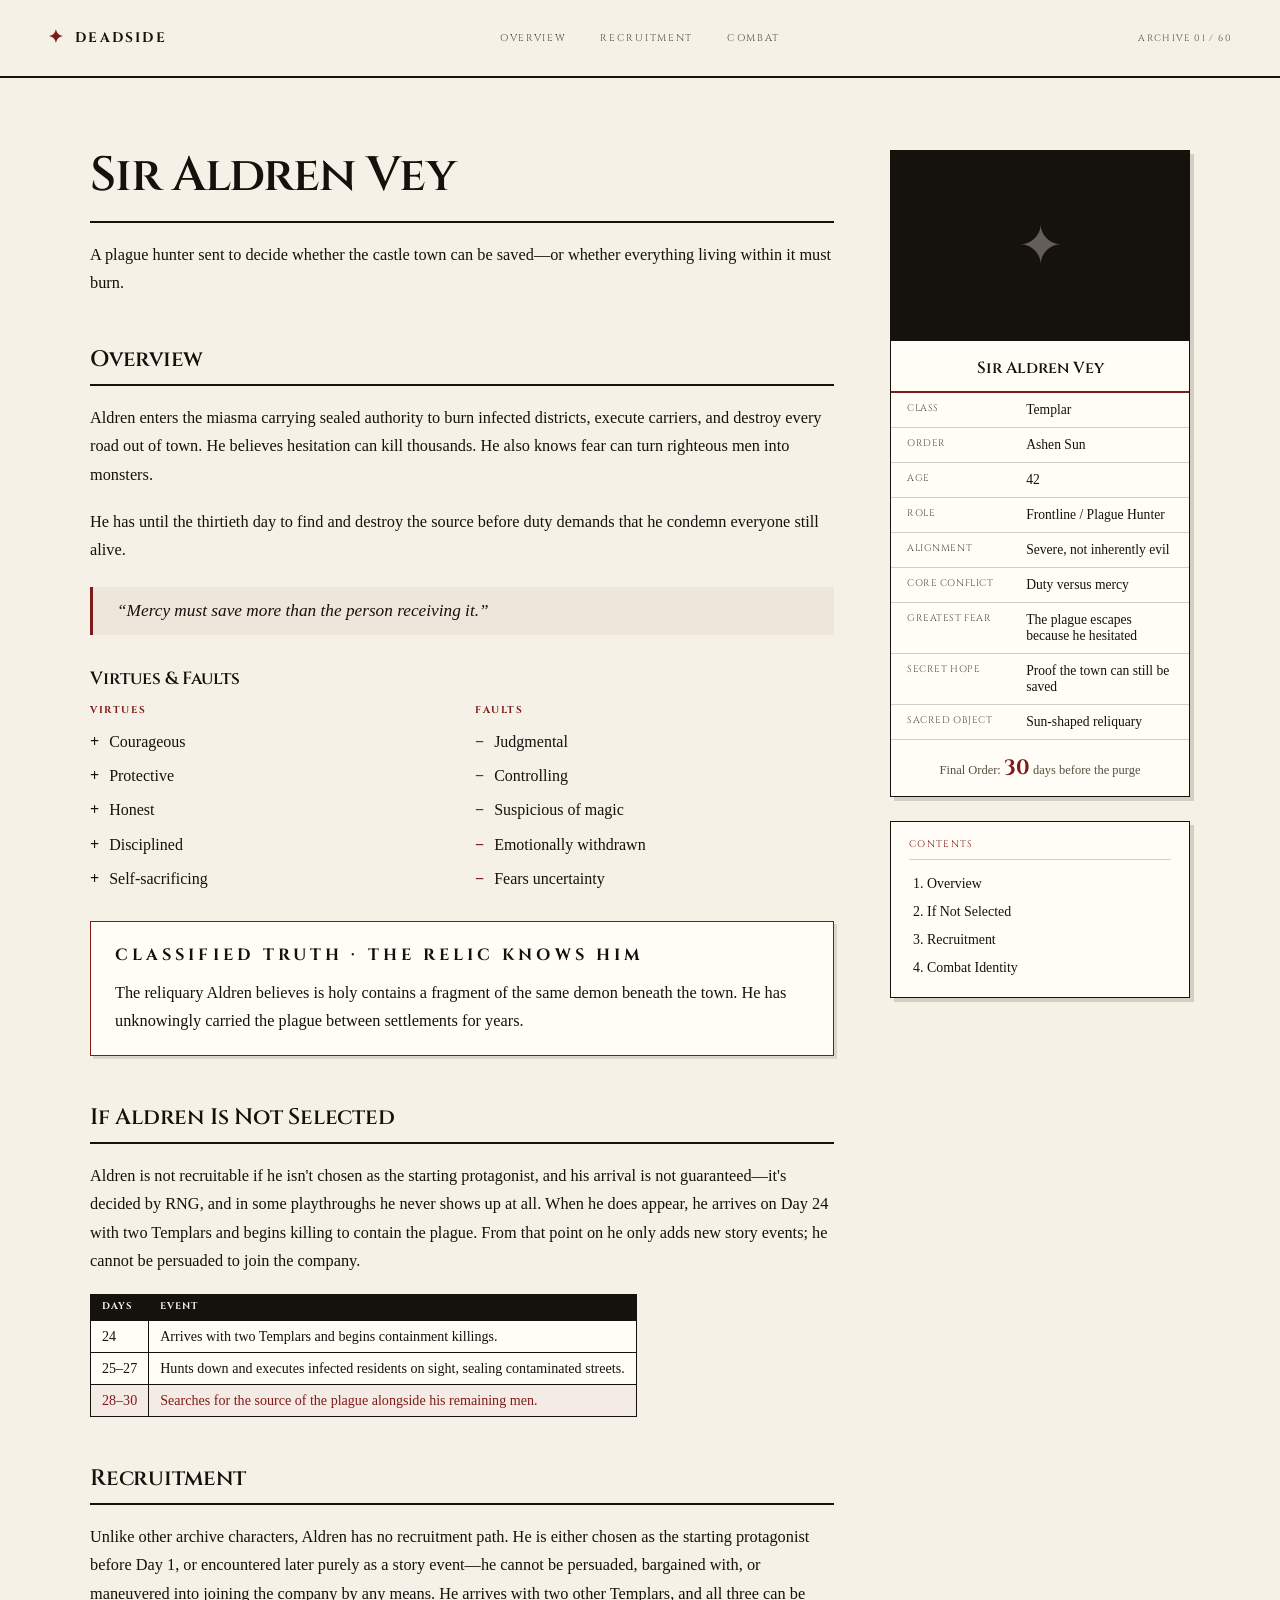
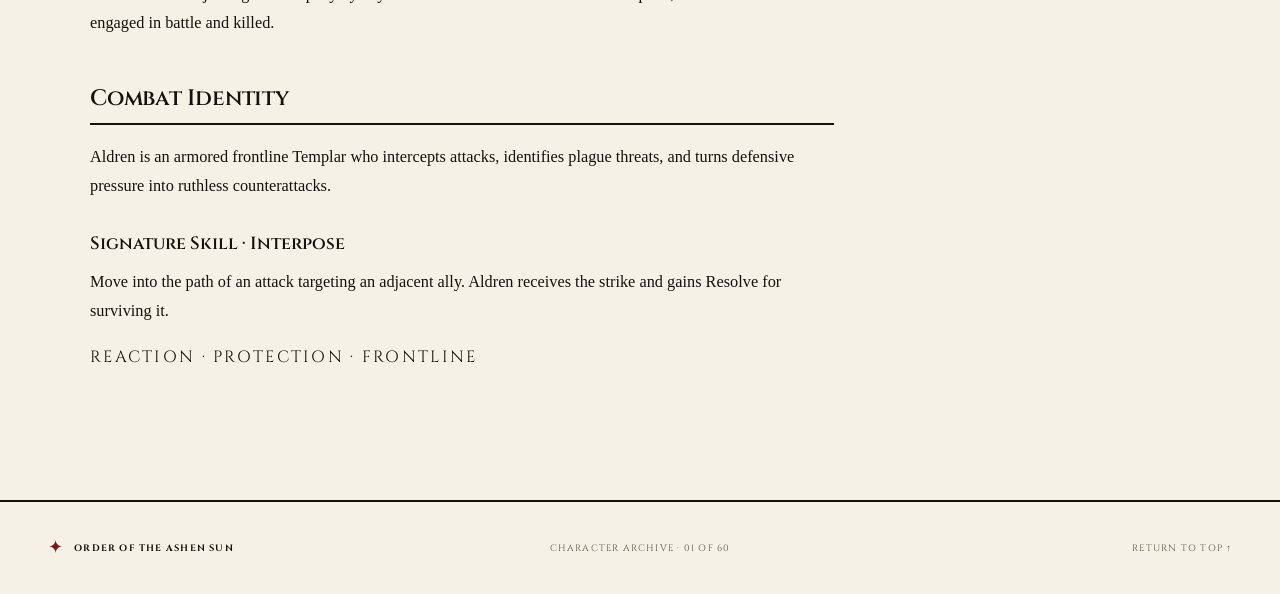
==== commit 35641b5a: "Update" ====
--- a/aldren.html
+++ b/aldren.html
@@ -23,15 +23,10 @@
 
 <main id="top">
   <div class="article-layout">
-    <nav class="breadcrumb" aria-label="Breadcrumb">
-      <a href="index.html">Archive</a><span>/</span><a href="index.html#archives">Characters</a><span>/</span><span aria-current="page">Sir Aldren Vey</span>
-    </nav>
 
     <article class="article-body">
       <header class="article-header">
-        <p class="eyebrow">Selectable Starting Character</p>
         <h1 id="character-name">Sir Aldren Vey</h1>
-        <p class="article-subtitle">The Templar · Order of the Ashen Sun</p>
       </header>
 
       <p class="lede">A plague hunter sent to decide whether the castle town can be saved—or whether everything living within it must burn.</p>
--- a/css/style.css
+++ b/css/style.css
@@ -18,7 +18,6 @@
 .section-title>span{display:block;max-width:650px;margin-top:16px;color:var(--ink-soft);font-size:1rem}
 
 /* Wiki article pages (character dossiers etc.) */
-.breadcrumb{grid-column:1/-1;margin:0 0 26px;color:var(--ink-soft);font-size:.82rem}.breadcrumb a{color:var(--ink-soft)}.breadcrumb a:hover{color:var(--blood)}.breadcrumb span{margin:0 8px;color:#a39c88}
 .article-layout{display:grid;grid-template-columns:1fr 300px;gap:56px;max-width:1180px;margin:auto;padding:150px 40px 110px}
 .article-header{margin:0 0 18px;padding-bottom:18px;border-bottom:2px solid var(--ink)}
 .article-subtitle{margin:10px 0 0;color:var(--blood);font-family:Cinzel,serif;font-size:.76rem;letter-spacing:.14em;text-transform:uppercase}
@@ -68,6 +67,13 @@
 .infobox-table{width:100%;border-collapse:collapse;font-size:.85rem}.infobox-table th,.infobox-table td{padding:9px 16px;border-bottom:1px solid var(--line);text-align:left;vertical-align:top}.infobox-table tr:last-child th,.infobox-table tr:last-child td{border-bottom:0}.infobox-table th{width:40%;color:var(--ink-soft);font-weight:400;font-family:Cinzel,serif;font-size:.6rem;letter-spacing:.06em;text-transform:uppercase}.infobox-table td{color:var(--ink)}
 .infobox-countdown{padding:14px 18px;border-top:1px solid var(--line);text-align:center;color:var(--ink-soft);font-size:.78rem}.infobox-countdown strong{color:var(--blood);font-family:Cinzel,serif;font-size:1.3rem}
 .toc{border:1px solid var(--ink);background:var(--card);padding:16px 18px;box-shadow:4px 4px 0 rgba(21,18,13,.15)}.toc-title{margin:0 0 10px;padding-bottom:8px;border-bottom:1px solid var(--line);color:var(--blood);font-family:Cinzel,serif;font-size:.6rem;letter-spacing:.14em;text-transform:uppercase}.toc ol{margin:0;padding-left:18px;color:var(--ink);font-size:.87rem;line-height:2}.toc a:hover{color:var(--blood)}
+.alpha-grid{display:grid;grid-template-columns:repeat(5,1fr);gap:10px}
+.alpha-grid a,.alpha-grid span{display:flex;align-items:center;justify-content:center;aspect-ratio:1;border:1px solid var(--ink);background:var(--card);font-family:Cinzel,serif;font-weight:600;font-size:18px;box-shadow:3px 3px 0 rgba(21,18,13,.18)}
+.alpha-grid a{color:var(--ink);transition:background .15s,color .15s,box-shadow .15s,transform .15s}
+.alpha-grid a:hover{background:var(--ink);color:var(--paper);box-shadow:3px 3px 0 var(--blood);transform:translate(-1px,-1px)}
+.alpha-grid span{background:transparent;border-color:var(--line);color:var(--ink-soft);opacity:.35;box-shadow:none}
+.letter-heading{margin:52px 0 12px;padding-bottom:8px;border-bottom:2px solid var(--blood);font-family:Cinzel,serif;font-weight:600;font-size:1.8rem;color:var(--blood)}
+.letter-heading:first-of-type{margin-top:0}
 
 @media(max-width:900px){.site-header{grid-template-columns:1fr auto;padding:22px 24px}.main-nav{display:none}.section{padding:70px 22px}
   .article-layout{grid-template-columns:1fr;padding:140px 24px 70px}.sidebar{order:-1;position:static}.trait-columns{grid-template-columns:1fr}.gear-grid{grid-template-columns:1fr}
